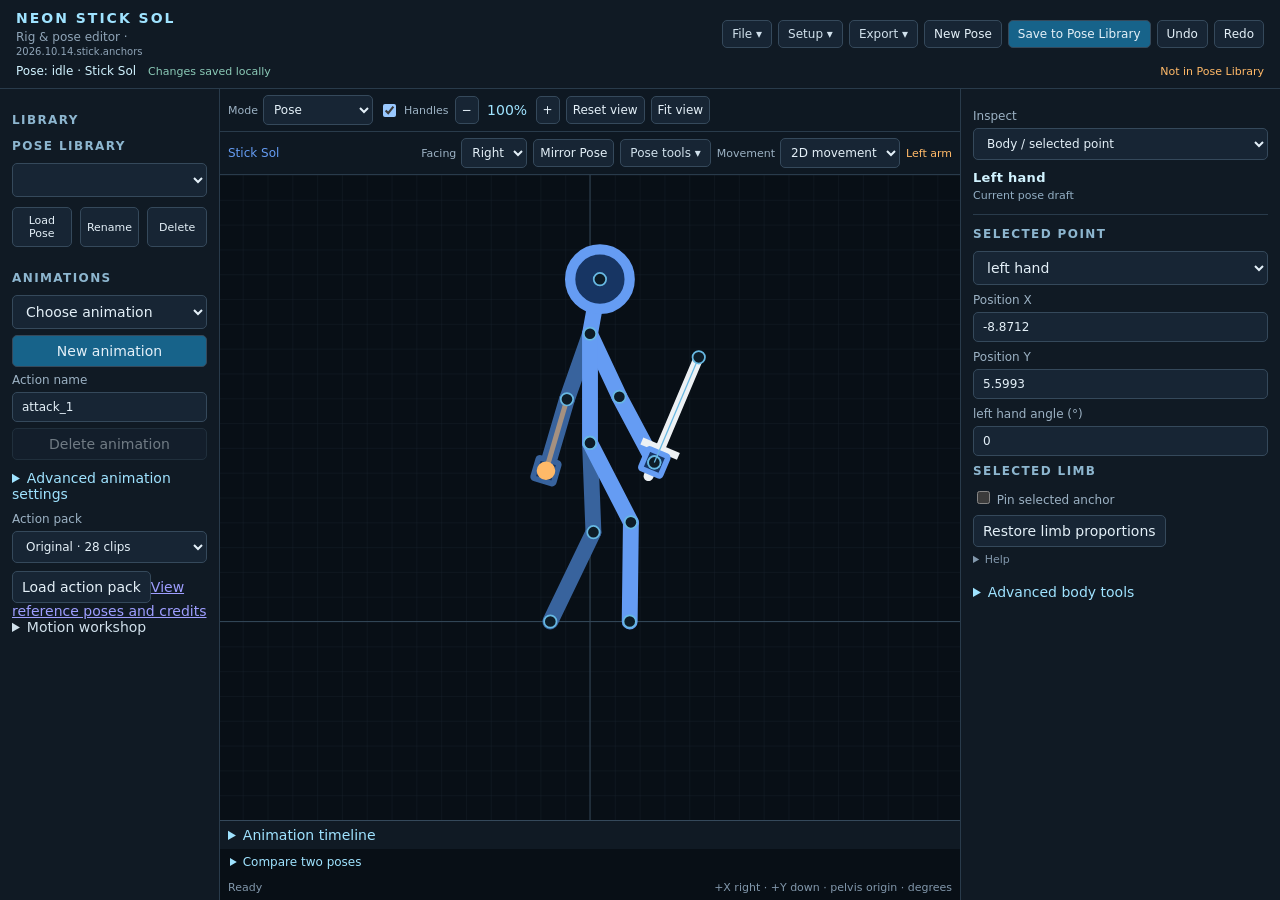
==== index.html @ 1a1c86d8 "Fix arm pivots to the trunk neck junction" ====
<!doctype html><html lang="en"><head><meta charset="utf-8"><meta name="viewport" content="width=device-width,initial-scale=1"><title>Sol · Rig & Pose Editor</title><link rel="stylesheet" href="style.css?v=2026.10.14.stick.anchors"></head><body>
<header><div><strong>NEON STICK SOL</strong><span>Rig & pose editor · <small id="editor-version">2026.10.14.stick.anchors</small></span></div><nav><button id="runtime-rig">Use current Sol</button><select id="backup-select" aria-label="Previous projects" title="Automatic editor workspace backups for recovery" hidden></select><button id="previous-project" hidden>Export previous project</button><button id="new">New Pose</button><button id="save" title="Save the current working pose under its current name; replaces the saved pose with that name">Save Current Pose</button><button id="duplicate" title="Save a new named copy of the current working pose, including unsaved edits">Duplicate Current Pose</button><button id="reset">Reset Pose</button><button id="import">Import JSON</button><button id="pose-to-rig" title="In Pose mode, make the current pose the starting rig used by New Pose and Reset Pose">Use pose as rig</button><button id="export-rig" title="Export stick skeleton and proportions">Export Rig</button><button id="export-pose" title="Export the current working pose, including unsaved edits">Export Pose</button><button id="export-project" title="Back up rig, current pose and action timelines together">Export Project</button><input id="file" type="file" accept=".json,application/json" hidden></nav></header><div id="editor-notice" role="alert" hidden></div>
<main><section class="workspace"><div class="bar"><label>Mode <select id="mode"><option value="pose">Pose</option><option value="rig">Rig geometry</option></select></label><label><input id="handles" type="checkbox" checked> Handles</label><button id="zoom-out" aria-label="Zoom out">−</button><output id="zoom-value">100%</output><button id="zoom-in" aria-label="Zoom in">+</button><button id="view-reset">Reset view</button><button id="fit">Fit view</button><button id="undo">Undo</button><button id="redo">Redo</button></div><div class="bar"><button id="mirror">Mirror Pose</button><button id="swap">Swap All Limbs</button><button id="swap-arms">Swap Arms</button><button id="swap-legs">Swap Legs</button><button id="flip-bend">Flip Bend</button><button id="copy-limb">Copy Limb</button><button id="paste-limb">Paste Limb</button><span id="dirty" role="status"></span></div><div class="bar blend-bar"><label><input type="checkbox" id="blend-enabled"> Blend preview</label><label>Pose A <select id="blend-a" aria-label="Blend pose A"></select></label><label>Pose B <select id="blend-b" aria-label="Blend pose B"></select></label><label class="blend-range">Blend <input id="blend-amount" type="range" min="0" max="100" step="0.1" value="0"><output id="blend-percent">0%</output></label><button id="blend-play">Play</button><label>One-way seconds <input id="blend-duration" type="number" min="0.2" max="10" step="0.1" value="1"></label><span id="blend-message" role="status">Save two poses to preview.</span></div><details id="animation-panel"><summary>Animation sequences &amp; sprite export</summary><div class="row"><select id="animation-select" aria-label="Animation sequence"></select><button id="animation-new">New animation</button><label>Action name<input id="animation-name" maxlength="100" value="attack_1"></label><label>Weapon family<select id="animation-family"><option>sword</option><option>hammer</option><option>baton</option><option>base</option></select></label><label>Owner<select id="animation-owner"><option value="">Weapon family</option></select></label><button id="weapon-new">New weapon definition</button><button id="animation-delete">Delete animation</button><button id="animation-export">Export animation JSON</button></div><div class="row"><button id="key-previous">Previous key</button><select id="animation-key" aria-label="Animation key"></select><button id="key-next">Next key</button><button id="key-add">Add key pose</button><button id="key-duplicate">Duplicate key pose</button><button id="key-delete">Delete key</button><label>Time (s)<input id="key-time" type="number" min="0" max="600" step="0.01"></label><label>Transition<select id="key-interpolation"><option value="linear">Linear</option><option value="ease_in">Ease In</option><option value="ease_out">Ease Out</option><option value="ease_in_out">Ease In/Out</option><option value="hold">Hold</option></select></label></div><div id="key-track" aria-label="Key pose timeline"></div><div id="vfx-tracks" aria-label="VFX timing tracks"></div><div class="row"><label><input id="animation-preview" type="checkbox"> Timeline preview</label><input id="animation-scrub" type="range" min="0" max="1" step="0.001" value="0" aria-label="Animation time"><output id="animation-time">0.000 s</output><button id="animation-play">Play</button><label><input id="animation-loop" type="checkbox" checked> Loop preview</label><span id="animation-message" role="status"></span></div><div class="row"><label>Export weapon<select id="export-weapon"><option value="">Use key weapons</option></select></label><label>FPS<input id="sprite-fps" type="number" min="1" max="120" value="24"></label><label>Pixels/unit<input id="sprite-scale" type="number" min="0.25" max="16" step="0.25" value="2"></label><label><input id="sprite-keys-only" type="checkbox"> Key frames only</label><button id="sprite-export">Export sprite frames ZIP</button></div><p class="hint">Selected keys edit live and are saved with the project. Scrub is read-only. Transitions belong to the outgoing key; Hold keeps it unchanged until the next time. Duplicate keys retain deliberate timing. Export includes transparent PNGs, a sheet, timing/pivots and editable JSON.</p></details><details id="vfx-panel"><summary>Authored combat VFX</summary><div class="row"><label>Preset<select id="vfx-preset"></select></label><label>Effect type<select id="vfx-type"></select></label><button id="vfx-add">+ Add effect</button><select id="vfx-select" aria-label="Selected VFX effect"></select><button id="vfx-copy">Duplicate effect</button><button id="vfx-delete">Delete effect</button></div><div id="vfx-controls"></div><p class="hint">Effects belong to complete pose keys. Geometry/opacity edits animate between keys; timing/source edits apply across matching effect IDs. Open the animation timeline to scrub/play. Exported sprites include VFX.</p></details><div class="canvas"><svg id="stage" role="img" aria-label="Interactive neon stick skeleton. Select a joint or drag its handle." viewBox="-65 -90 130 130"><defs><pattern id="grid" width="5" height="5" patternUnits="userSpaceOnUse"><path d="M 5 0 L 0 0 0 5" fill="none" stroke="#18232e" stroke-width=".15"></path></pattern></defs><rect x="-1000" y="-1000" width="2000" height="2000" fill="url(#grid)"></rect><path d="M -1000 0 H 1000 M 0 -1000 V 1000" stroke="#344858" stroke-width=".2"></path><g id="ghost" pointer-events="none"></g><g id="character"></g><g id="points"></g><g id="scarf-points"></g><g id="blend-layer" pointer-events="none"></g><g id="animation-layer" pointer-events="none"></g></svg></div><footer><span id="status" role="status">Ready</span><span>+X right · +Y down · pelvis origin · degrees</span></footer></section>
<aside><section id="pose-library-panel" data-modes="pose"><h2>Pose library</h2><select id="poses" aria-label="Saved poses"></select><div class="row"><button id="load">Load Pose</button><button id="rename">Rename</button><button id="delete">Delete</button></div><div id="thumbnails" aria-label="Pose thumbnails"></div></section><label>Ghost overlay<select id="ghost-select"><option value="">Off</option></select></label><section id="pose-settings-panel" data-modes="pose"><h2>Current pose</h2><label>Name<input id="pose-name" maxlength="100" list="pose-suggestions"></label><datalist id="pose-suggestions"><option value="idle"><option value="run_contact"><option value="run_passing"><option value="jump_rise"><option value="fall"><option value="roll"><option value="light_attack_windup"><option value="light_attack_contact"><option value="balanced_attack_windup"><option value="balanced_attack_contact"><option value="heavy_attack_windup"><option value="heavy_attack_contact"><option value="slam"></option></option></option></option></option></option></option></option></option></option></option></option></option></datalist><label>Notes<textarea id="notes" rows="2"></textarea></label><div class="row"><label>Facing<select id="facing"><option value="1">Right</option><option value="-1">Left</option></select></label><label>Weapon<select id="weapon"><option value="none">No weapon</option><option>sword</option><option>baton</option><option>hammer</option></select></label></div><label>Weapon depth<select id="weapon-layer"><option value="front">In front of body</option><option value="behind">Behind body</option></select></label><label><input id="weapon-tip-arm" type="checkbox" checked> Tip drag moves attached arm</label><p class="hint">Drag the tip to aim in 2D movement, shorten in 3d movement, or shorten/extend in stretch. 3d movement stops at full length; the hammer head keeps its size. Grip pivot is the middle of the hilt.</p><fieldset id="weapon-attachment"><legend>Weapon attachment</legend><label><input id="weapon-position-lock" type="checkbox" checked> Lock position to hand</label><label><input id="weapon-rotation-lock" type="checkbox"> Lock rotation to hand</label><button id="center-weapon-grip">Center grip on hand</button><button id="capture-grip-offset">Set current angle as grip offset</button><output id="grip-offset"></output></fieldset><fieldset id="scarf-panel"><legend>Scarf</legend><label><input id="scarf-visible" type="checkbox" checked> Scarf Visible</label><div class="row"><button id="scarf-edit-a" aria-pressed="false">Edit Tail A</button><button id="scarf-edit-b" aria-pressed="false">Edit Tail B</button></div><label>Tail A Layer<select id="scarf-layer-a"></select></label><label>Tail B Layer<select id="scarf-layer-b"></select></label><p class="hint">Select a tail to drag its three blue controls. Click its button again to hide controls.</p></fieldset><div id="pose-controls"></div><p class="hint">Square hands show wrist orientation. Editing an attached weapon angle turns its hand too; rotation lock also makes the weapon follow arm/hand edits. Depth is saved with each pose.</p><h2>Joint locks / pins</h2><div id="pins"></div></section><section id="projection-panel" data-modes="pose"><h2>Depth / Extension</h2><p class="hint">2D movement bends at fixed full lengths. 3d movement shortens without gaps. stretch also extends with joint gaps.</p><label>Weapon projected length<input id="weapon-length" type="number" min="0.1" max="1000" step="0.1"></label><output id="weapon-baseline"></output><button id="weapon-length-reset">Reset weapon length</button><label>Weapon definition<select id="pose-weapon-definition"><option value="">Default weapon</option></select></label><label>Limb<select id="projection-limb"><option value="left_arm">Left arm</option><option value="right_arm">Right arm</option><option value="left_leg">Left leg</option><option value="right_leg">Right leg</option></select></label><label>Solver<select id="limb-solver"><option value="normal">Normal IK</option><option value="fixed_bend">Depth / Extension Mode</option></select></label><button id="reset-projection-limb">Reset selected limb lengths</button><button id="capture-bend">Capture current bend</button><label>Reach multiplier<input id="limb-projection-scale" type="number" min="0.01" max="100" step="0.05" value="1"></label><output id="limb-gap-values"></output><p class="hint">Drag hand/foot in 3d movement to shorten the captured bend; reach stops at 100%. stretch also opens equal joint gaps beyond 100%. Switching to 2D restores the full connected bend and allows normal IK. Pins can reject changes.</p></section><section id="joint-panel" data-modes="pose rig"><h2>Selected point</h2><select id="selected" aria-label="Selected articulation point"></select><div id="joint-controls"></div></section><section id="segment-panel" data-modes="pose"><h2>Connected segments</h2><label><input id="pin-anchor" type="checkbox"> Pin selected anchor</label><label>Segment<select id="segment-select" aria-label="Selected segment"></select></label><label>Current length<input id="segment-length" type="number" min="0.1" max="1000" step="0.1"></label><output id="baseline-length"></output><div class="row"><button id="reset-segment-length">Reset segment length</button><button id="reset-limb-lengths">Reset chain lengths</button></div><button id="reset-all-lengths">Reset all lengths</button><div class="row"><button id="add-segment">Add segment</button><button id="remove-segment">Remove segment</button></div><button id="remove-branch">Remove branch…</button><p class="hint">Green anchors are pinned in world space. Length edits affect this pose only; resets keep the pose and pins. Add at an endpoint. Character bones are retained; added segments can be removed.</p></section><section id="rig-settings-panel" data-modes="rig"><h2>Rig proportions</h2><p class="hint">Rig mode edits neutral geometry. Saved poses stay independent. Load or reset a pose to preview it.</p><div id="rig-controls"></div></section><section id="color-panel" data-modes="rig"><h2>Colors</h2><div id="colors"></div></section><p class="hint">All work stays in this browser. Export JSON for a durable copy. Export Project JSON to send edited keys back for game integration.</p></aside></main><script src="runtime_rig.js?v=2026.10.14.stick.anchors"></script><script src="scarf.js?v=2026.10.14.stick.anchors"></script><script src="vfx.js?v=2026.10.14.stick.anchors"></script><script src="weapons.js?v=2026.10.14.stick.anchors"></script><script src="projection.js?v=2026.10.14.stick.anchors"></script><script src="animation.js?v=2026.10.14.stick.anchors"></script><script src="attachments.js?v=2026.10.14.stick.anchors"></script><script src="chains.js?v=2026.10.14.stick.anchors"></script><script src="model.js?v=2026.10.14.stick.anchors"></script><script src="workspace_layout.js?v=2026.10.14.stick.anchors"></script><script src="app.js?v=2026.10.14.stick.anchors"></script><script src="editor_features.js?v=2026.10.14.stick.anchors"></script><script src="chain_editor.js?v=2026.10.14.stick.anchors"></script><script src="sprite_export.js?v=2026.10.14.stick.anchors"></script><script src="motion_tools.js?v=2026.10.14.stick.anchors"></script><script src="animation_editor.js?v=2026.10.14.stick.anchors"></script><script src="scarf_editor.js?v=2026.10.14.stick.anchors"></script><script src="vfx_renderer.js?v=2026.10.14.stick.anchors"></script><script src="vfx_editor.js?v=2026.10.14.stick.anchors"></script><script src="workspace_ui.js?v=2026.10.14.stick.anchors"></script></body></html>
---- style.css ----
:root{color-scheme:dark;font:14px system-ui,sans-serif;background:#080f16;color:#d1e1ec}*{box-sizing:border-box}body{margin:0}header{display:flex;align-items:center;justify-content:space-between;gap:16px;padding:18px 22px;background:#101a24;border-bottom:1px solid #293b4b}header strong{letter-spacing:2px;color:#9fe3ff}header span{display:block;color:#8fa4b7;font-size:12px;margin-top:4px}nav,.row,.bar{display:flex;gap:7px;flex-wrap:wrap}button,select,input,textarea{font:inherit;background:#172534;border:1px solid #35495b;color:#e4f0f8;border-radius:5px;padding:7px 9px}button{cursor:pointer}button:hover{background:#26425b}button:focus-visible,input:focus-visible,select:focus-visible{outline:2px solid #33bfff;outline-offset:2px}#save{background:#17638a}main{display:grid;grid-template-columns:minmax(350px,1fr) 320px;height:calc(100vh - 85px)}.workspace{display:flex;flex-direction:column;min-height:500px}.bar{padding:12px;align-items:center;background:#0e1822}.bar label{display:flex;align-items:center;gap:5px}.canvas{flex:1;min-height:400px;overflow:hidden}svg{display:block;width:100%;height:100%;touch-action:none}svg [data-point]{cursor:grab}svg [data-point]:active{cursor:grabbing}footer{display:flex;justify-content:space-between;padding:11px;color:#8298ac;font-size:12px;gap:10px}aside{overflow:auto;padding:16px;background:#101a24;border-left:1px solid #293b4b}h2{font-size:12px;text-transform:uppercase;letter-spacing:1.4px;color:#8db6cf;margin:24px 0 10px}h2:first-child{margin-top:0}label{display:block;margin:8px 0;color:#9cb2c4;font-size:12px}label input:not([type=checkbox]),label select,label textarea{display:block;width:100%;margin-top:5px}.row>label{flex:1}.hint{font-size:12px;line-height:1.5;color:#8298ac}#poses,#selected{width:100%}input[type=color]{height:35px;padding:3px}#status.error{color:#ff9987}@media(max-width:850px){header{flex-direction:column;align-items:flex-start}main{height:auto;grid-template-columns:1fr}.workspace{height:65vh}aside{border-left:0;border-top:1px solid #293b4b;max-height:none}footer{flex-direction:column}}

#dirty{margin-left:auto;color:#ffb968;font-size:12px;align-self:center}#thumbnails{display:grid;grid-template-columns:repeat(2,1fr);gap:6px;margin-top:12px}.thumbnail{padding:4px;overflow:hidden}.thumbnail svg{width:100%;height:100px;pointer-events:none}.thumbnail span{display:block;font-size:11px;overflow:hidden;text-overflow:ellipsis;white-space:nowrap}#pins{display:grid;grid-template-columns:1fr 1fr}#pins label{font-size:11px}

.thumbnail.active{border-color:#54c9ff;background:#183951}

.blend-bar{border-top:1px solid #243748}.blend-bar label{margin:0}.blend-bar input[type=number]{width:60px}.blend-bar select{max-width:145px}.blend-range{flex:1;min-width:170px}.blend-range input[type=range]{display:inline-block;width:110px;padding:0}.blend-bar output{color:#d1f3ff}#blend-message{font-size:11px;color:#82a7bb}#blend-message.error{color:#ff9987}

#zoom-value{min-width:45px;text-align:center;color:#9fe3ff}#stage.pan-ready{cursor:grab}

aside [hidden]{display:none!important}

#editor-notice{padding:12px 18px;background:#352814;color:#ffdc91;border-bottom:1px solid #826336}#editor-notice[hidden]{display:none}

#animation-panel{padding:10px 12px;background:#101a24;border-top:1px solid #293b4b}#animation-panel summary{cursor:pointer;color:#9fe3ff}#animation-panel .row{align-items:center}#animation-panel input[type=number]{width:85px}#animation-panel input[type=text],#animation-name{width:120px}#animation-panel label{display:flex;gap:5px;align-items:center;margin:5px 0}#animation-panel select{max-width:170px}#animation-scrub{flex:1;min-width:180px}#key-track{height:38px;position:relative;margin:10px 35px;background:linear-gradient(#172534,#172534) center/100% 2px no-repeat;touch-action:none}#key-track button{position:absolute;transform:translateX(-50%);padding:5px;top:3px;font-size:11px}#key-track button.active{border-color:#ffb968;color:#ffb968}#animation-message{font-size:11px;color:#8db6cf}#animation-message.error{color:#ff9987}

#vfx-panel{padding:10px 12px;background:#101a24;border-top:1px solid #293b4b}#vfx-panel summary{cursor:pointer;color:#b7e5a5}#vfx-panel .row{align-items:center;flex-wrap:wrap}#vfx-panel label{display:flex;gap:5px;align-items:center;margin:5px 0}#vfx-panel input[type=number]{width:80px}#vfx-panel select{max-width:180px}#vfx-controls{display:flex;gap:8px 15px;flex-wrap:wrap}#vfx-controls fieldset{display:flex;gap:8px;flex-wrap:wrap;align-items:center;max-width:100%;border:1px solid #293b4b}#vfx-tracks{max-height:130px;overflow:auto;margin:0 35px}#vfx-tracks .vfx-track{height:23px;position:relative;background:#152030;margin:3px 0}#vfx-tracks button{position:absolute;font-size:10px;padding:2px;overflow:hidden;white-space:nowrap;background:#375143;min-width:4px}#vfx-panel button[disabled]{opacity:.45}


/* Authoring workspace: scroll panels independently; keep the canvas in view. */
body{height:100dvh;overflow:hidden;display:flex;flex-direction:column}header{flex:none;display:grid;grid-template-columns:200px minmax(0,1fr);gap:6px 18px;padding:10px 16px}header nav{justify-content:flex-end;align-items:center;gap:6px}header button,header summary{font-size:12px;padding:6px 9px}#workspace-menus{display:flex;gap:6px}#editing-context{grid-column:1/-1;display:flex;align-items:center;gap:12px;min-width:0;font-size:12px}header #editing-context span{display:inline;margin:0}#editing-context-text{overflow:hidden;text-overflow:ellipsis;white-space:nowrap;color:#d1f3ff}#local-save-state{color:#8bcab7;font-size:11px}#local-save-state.unsaved{color:#ffb968}#editing-context #dirty{font-size:11px;margin-left:auto}
main{flex:1;min-height:0;height:auto;grid-template-columns:220px minmax(340px,1fr) 320px;overflow:hidden}.workspace{min-height:0;overflow:hidden}.workspace>.bar{padding:6px 8px;gap:6px;flex:none;min-height:42px}.workspace>.bar label{margin:0;font-size:11px}.workspace>.bar label input:not([type=checkbox]),.workspace>.bar label select{display:inline-block;margin:0;width:auto}.workspace>.bar button,.workspace>.bar select{font-size:12px;padding:6px}.canvas{min-height:180px;flex:1}footer{padding:6px 8px;flex:none;font-size:11px}#canvas-tools{border-bottom:1px solid #293b4b}#view-tools{border-bottom:1px solid #293b4b}#mode{max-width:110px}
#library-drawer,aside{min-height:0;overflow:auto;padding:12px;background:#101a24}#library-drawer{border-right:1px solid #293b4b}#library-drawer h2{margin-top:12px}#library-drawer select{width:100%;max-width:none}#library-drawer .row button{font-size:11px;flex:1;padding:6px}#library-drawer #thumbnails{max-height:220px;overflow:auto}#library-drawer .thumbnail svg{height:78px}#library-drawer .sequence-controls{display:flex;flex-direction:column;gap:6px}#library-drawer .sequence-controls label{margin:0}#library-drawer .sequence-controls input{width:100%}#animation-new{background:#17638a}aside{padding:12px}#inspector-toolbar{position:sticky;top:-12px;padding:8px 0;background:#101a24;z-index:2;border-bottom:1px solid #293b4b}#inspector-toolbar label{margin:0}#inspector-title{margin:10px 0 4px;font-size:13px;text-transform:none;letter-spacing:.3px;color:#d1f3ff}#inspector-scope{font-size:11px;color:#93afc4;margin:0 0 4px}#scarf-panel{border:1px solid #35495b;border-radius:5px}#scarf-panel .active-tool{background:#17638a;border-color:#67d7ff}#joint-panel h2{margin-top:12px}#rig-tools,#body-advanced{margin:12px 0}#rig-tools>summary,#body-advanced>summary{cursor:pointer;color:#9fe3ff;padding:6px 0}
#bottom-dock{flex:none;max-height:min(34vh,270px);overflow:auto;border-top:1px solid #35495b}#animation-panel{padding:6px 8px;border-top:0}#animation-panel .row{gap:5px}#animation-panel .row label{font-size:11px}#animation-panel button,#animation-panel select{font-size:12px;padding:5px 7px}#key-track{margin:5px 25px;height:30px}#vfx-tracks{margin:0 25px}#comparison-panel>summary{padding:6px 10px;font-size:12px;cursor:pointer;color:#9fe3ff}#comparison-panel .bar{padding:6px 8px}#vfx-panel{padding:8px 0;border:0}#vfx-panel .row{align-items:stretch;flex-direction:column}#vfx-panel .row label{display:block}#vfx-panel select,#vfx-panel input[type=number]{max-width:none;width:100%}#vfx-controls{display:block}#vfx-controls fieldset{display:block;margin:8px 0}#vfx-controls label{display:block!important}#vfx-controls input{width:100%!important}
.action-menu{position:relative;font-size:12px}.action-menu>summary{list-style:none;cursor:pointer;border:1px solid #35495b;background:#172534;border-radius:5px;padding:6px 9px}.action-menu>summary::-webkit-details-marker{display:none}.action-menu>summary:after{content:' ▾'}.action-menu>div{position:absolute;right:0;top:calc(100% + 5px);z-index:30;min-width:220px;max-width:300px;max-height:65vh;overflow:auto;padding:8px;display:flex;flex-direction:column;gap:6px;background:#152332;border:1px solid #49627a;border-radius:6px;box-shadow:0 8px 30px #0008}.action-menu button{text-align:left}.action-menu label{margin:0}.action-menu[open]>summary{border-color:#67d7ff}.help-note{margin:6px 0;font-size:11px;color:#8298ac}.help-note>summary{cursor:pointer}.help-note .hint{margin:6px 0;line-height:1.4}button[disabled]{opacity:.45;cursor:default}[hidden]{display:none!important}dialog{background:#101a24;color:#d1e1ec;border:1px solid #49627a;border-radius:8px;width:min(620px,90vw);max-height:85vh;overflow:auto;padding:20px}dialog::backdrop{background:#0009}#close-sprite-export{float:right}dialog>.row{clear:both;padding-top:12px}dialog p{font-size:12px;color:#93afc4}#sprite-export-dialog .row label{min-width:120px}#sprite-export-dialog .row{align-items:center}
@media(max-width:1150px){main{grid-template-columns:180px minmax(300px,1fr) 280px}#canvas-tools,#view-tools{gap:4px}.workspace>.bar button,.workspace>.bar select{font-size:11px}header{grid-template-columns:170px minmax(0,1fr)}#local-save-state{max-width:180px}}
@media(max-width:850px){body{height:auto;min-height:100dvh;overflow:auto;display:block}header{display:flex;flex-direction:column;align-items:stretch}header nav{justify-content:flex-start}#editing-context{flex-wrap:wrap}main{display:flex;flex-direction:column;height:auto;overflow:visible}.workspace{height:75dvh;min-height:550px;order:0}#library-drawer{order:1;max-height:400px;border-top:1px solid #293b4b}aside{order:2;max-height:none;overflow:visible}#library-drawer #thumbnails{max-height:160px}#inspector-toolbar{position:static}.canvas{min-height:180px}#bottom-dock{max-height:230px}.workspace>.bar{flex-wrap:wrap}.action-menu>div{right:auto;left:0;max-width:85vw}footer{flex-direction:row}}

#character-presentation{color:#659cf3;font-size:12px;margin-right:auto}#comparison-panel>label{padding:0 10px}#joint-panel label[hidden]{display:none}

#movement-status{font-size:11px;color:#ffb968}#body-advanced>button,#weapon-advanced>button{display:block;margin:7px 0}#weapon-advanced,#animation-advanced{margin:10px 0}#weapon-advanced>summary,#animation-advanced>summary{cursor:pointer;color:#9fe3ff}#accessory-tools>summary{cursor:pointer;padding:6px}button,select,summary{touch-action:manipulation}@media(pointer:coarse){button,select,.action-menu>summary{min-height:40px}svg [data-point]{stroke-width:.8}}

#pose-library-panel>#poses{margin-bottom:10px}#pose-library-panel>.row{gap:8px}
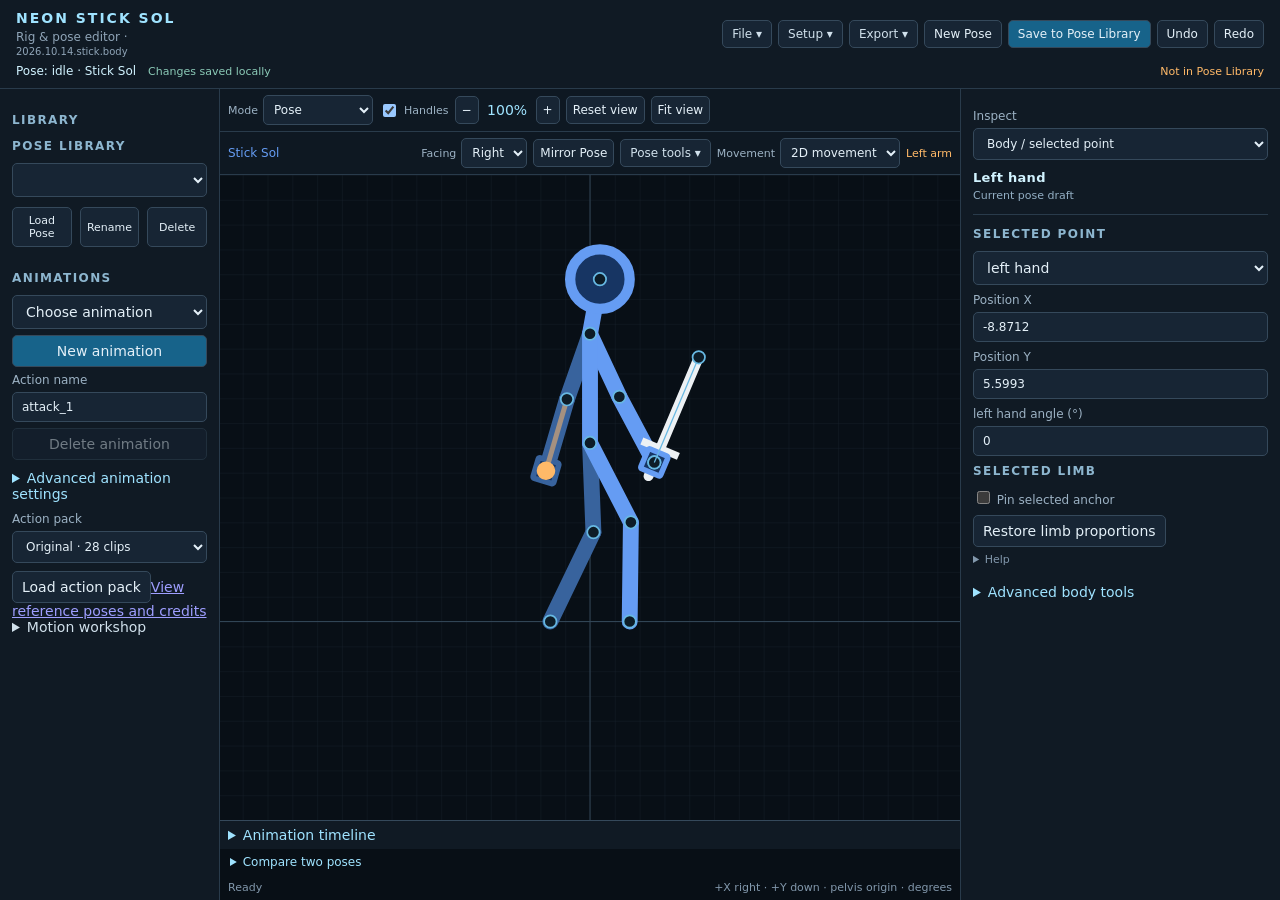
==== commit f52096a9: "Add trunk and neck movement modes and fix legs to the pelvis" ====
--- a/index.html
+++ b/index.html
@@ -1,4 +1,4 @@
-<!doctype html><html lang="en"><head><meta charset="utf-8"><meta name="viewport" content="width=device-width,initial-scale=1"><title>Sol · Rig & Pose Editor</title><link rel="stylesheet" href="style.css?v=2026.10.14.stick.anchors"></head><body>
-<header><div><strong>NEON STICK SOL</strong><span>Rig & pose editor · <small id="editor-version">2026.10.14.stick.anchors</small></span></div><nav><button id="runtime-rig">Use current Sol</button><select id="backup-select" aria-label="Previous projects" title="Automatic editor workspace backups for recovery" hidden></select><button id="previous-project" hidden>Export previous project</button><button id="new">New Pose</button><button id="save" title="Save the current working pose under its current name; replaces the saved pose with that name">Save Current Pose</button><button id="duplicate" title="Save a new named copy of the current working pose, including unsaved edits">Duplicate Current Pose</button><button id="reset">Reset Pose</button><button id="import">Import JSON</button><button id="pose-to-rig" title="In Pose mode, make the current pose the starting rig used by New Pose and Reset Pose">Use pose as rig</button><button id="export-rig" title="Export stick skeleton and proportions">Export Rig</button><button id="export-pose" title="Export the current working pose, including unsaved edits">Export Pose</button><button id="export-project" title="Back up rig, current pose and action timelines together">Export Project</button><input id="file" type="file" accept=".json,application/json" hidden></nav></header><div id="editor-notice" role="alert" hidden></div>
+<!doctype html><html lang="en"><head><meta charset="utf-8"><meta name="viewport" content="width=device-width,initial-scale=1"><title>Sol · Rig & Pose Editor</title><link rel="stylesheet" href="style.css?v=2026.10.14.stick.body"></head><body>
+<header><div><strong>NEON STICK SOL</strong><span>Rig & pose editor · <small id="editor-version">2026.10.14.stick.body</small></span></div><nav><button id="runtime-rig">Use current Sol</button><select id="backup-select" aria-label="Previous projects" title="Automatic editor workspace backups for recovery" hidden></select><button id="previous-project" hidden>Export previous project</button><button id="new">New Pose</button><button id="save" title="Save the current working pose under its current name; replaces the saved pose with that name">Save Current Pose</button><button id="duplicate" title="Save a new named copy of the current working pose, including unsaved edits">Duplicate Current Pose</button><button id="reset">Reset Pose</button><button id="import">Import JSON</button><button id="pose-to-rig" title="In Pose mode, make the current pose the starting rig used by New Pose and Reset Pose">Use pose as rig</button><button id="export-rig" title="Export stick skeleton and proportions">Export Rig</button><button id="export-pose" title="Export the current working pose, including unsaved edits">Export Pose</button><button id="export-project" title="Back up rig, current pose and action timelines together">Export Project</button><input id="file" type="file" accept=".json,application/json" hidden></nav></header><div id="editor-notice" role="alert" hidden></div>
 <main><section class="workspace"><div class="bar"><label>Mode <select id="mode"><option value="pose">Pose</option><option value="rig">Rig geometry</option></select></label><label><input id="handles" type="checkbox" checked> Handles</label><button id="zoom-out" aria-label="Zoom out">−</button><output id="zoom-value">100%</output><button id="zoom-in" aria-label="Zoom in">+</button><button id="view-reset">Reset view</button><button id="fit">Fit view</button><button id="undo">Undo</button><button id="redo">Redo</button></div><div class="bar"><button id="mirror">Mirror Pose</button><button id="swap">Swap All Limbs</button><button id="swap-arms">Swap Arms</button><button id="swap-legs">Swap Legs</button><button id="flip-bend">Flip Bend</button><button id="copy-limb">Copy Limb</button><button id="paste-limb">Paste Limb</button><span id="dirty" role="status"></span></div><div class="bar blend-bar"><label><input type="checkbox" id="blend-enabled"> Blend preview</label><label>Pose A <select id="blend-a" aria-label="Blend pose A"></select></label><label>Pose B <select id="blend-b" aria-label="Blend pose B"></select></label><label class="blend-range">Blend <input id="blend-amount" type="range" min="0" max="100" step="0.1" value="0"><output id="blend-percent">0%</output></label><button id="blend-play">Play</button><label>One-way seconds <input id="blend-duration" type="number" min="0.2" max="10" step="0.1" value="1"></label><span id="blend-message" role="status">Save two poses to preview.</span></div><details id="animation-panel"><summary>Animation sequences &amp; sprite export</summary><div class="row"><select id="animation-select" aria-label="Animation sequence"></select><button id="animation-new">New animation</button><label>Action name<input id="animation-name" maxlength="100" value="attack_1"></label><label>Weapon family<select id="animation-family"><option>sword</option><option>hammer</option><option>baton</option><option>base</option></select></label><label>Owner<select id="animation-owner"><option value="">Weapon family</option></select></label><button id="weapon-new">New weapon definition</button><button id="animation-delete">Delete animation</button><button id="animation-export">Export animation JSON</button></div><div class="row"><button id="key-previous">Previous key</button><select id="animation-key" aria-label="Animation key"></select><button id="key-next">Next key</button><button id="key-add">Add key pose</button><button id="key-duplicate">Duplicate key pose</button><button id="key-delete">Delete key</button><label>Time (s)<input id="key-time" type="number" min="0" max="600" step="0.01"></label><label>Transition<select id="key-interpolation"><option value="linear">Linear</option><option value="ease_in">Ease In</option><option value="ease_out">Ease Out</option><option value="ease_in_out">Ease In/Out</option><option value="hold">Hold</option></select></label></div><div id="key-track" aria-label="Key pose timeline"></div><div id="vfx-tracks" aria-label="VFX timing tracks"></div><div class="row"><label><input id="animation-preview" type="checkbox"> Timeline preview</label><input id="animation-scrub" type="range" min="0" max="1" step="0.001" value="0" aria-label="Animation time"><output id="animation-time">0.000 s</output><button id="animation-play">Play</button><label><input id="animation-loop" type="checkbox" checked> Loop preview</label><span id="animation-message" role="status"></span></div><div class="row"><label>Export weapon<select id="export-weapon"><option value="">Use key weapons</option></select></label><label>FPS<input id="sprite-fps" type="number" min="1" max="120" value="24"></label><label>Pixels/unit<input id="sprite-scale" type="number" min="0.25" max="16" step="0.25" value="2"></label><label><input id="sprite-keys-only" type="checkbox"> Key frames only</label><button id="sprite-export">Export sprite frames ZIP</button></div><p class="hint">Selected keys edit live and are saved with the project. Scrub is read-only. Transitions belong to the outgoing key; Hold keeps it unchanged until the next time. Duplicate keys retain deliberate timing. Export includes transparent PNGs, a sheet, timing/pivots and editable JSON.</p></details><details id="vfx-panel"><summary>Authored combat VFX</summary><div class="row"><label>Preset<select id="vfx-preset"></select></label><label>Effect type<select id="vfx-type"></select></label><button id="vfx-add">+ Add effect</button><select id="vfx-select" aria-label="Selected VFX effect"></select><button id="vfx-copy">Duplicate effect</button><button id="vfx-delete">Delete effect</button></div><div id="vfx-controls"></div><p class="hint">Effects belong to complete pose keys. Geometry/opacity edits animate between keys; timing/source edits apply across matching effect IDs. Open the animation timeline to scrub/play. Exported sprites include VFX.</p></details><div class="canvas"><svg id="stage" role="img" aria-label="Interactive neon stick skeleton. Select a joint or drag its handle." viewBox="-65 -90 130 130"><defs><pattern id="grid" width="5" height="5" patternUnits="userSpaceOnUse"><path d="M 5 0 L 0 0 0 5" fill="none" stroke="#18232e" stroke-width=".15"></path></pattern></defs><rect x="-1000" y="-1000" width="2000" height="2000" fill="url(#grid)"></rect><path d="M -1000 0 H 1000 M 0 -1000 V 1000" stroke="#344858" stroke-width=".2"></path><g id="ghost" pointer-events="none"></g><g id="character"></g><g id="points"></g><g id="scarf-points"></g><g id="blend-layer" pointer-events="none"></g><g id="animation-layer" pointer-events="none"></g></svg></div><footer><span id="status" role="status">Ready</span><span>+X right · +Y down · pelvis origin · degrees</span></footer></section>
-<aside><section id="pose-library-panel" data-modes="pose"><h2>Pose library</h2><select id="poses" aria-label="Saved poses"></select><div class="row"><button id="load">Load Pose</button><button id="rename">Rename</button><button id="delete">Delete</button></div><div id="thumbnails" aria-label="Pose thumbnails"></div></section><label>Ghost overlay<select id="ghost-select"><option value="">Off</option></select></label><section id="pose-settings-panel" data-modes="pose"><h2>Current pose</h2><label>Name<input id="pose-name" maxlength="100" list="pose-suggestions"></label><datalist id="pose-suggestions"><option value="idle"><option value="run_contact"><option value="run_passing"><option value="jump_rise"><option value="fall"><option value="roll"><option value="light_attack_windup"><option value="light_attack_contact"><option value="balanced_attack_windup"><option value="balanced_attack_contact"><option value="heavy_attack_windup"><option value="heavy_attack_contact"><option value="slam"></option></option></option></option></option></option></option></option></option></option></option></option></option></datalist><label>Notes<textarea id="notes" rows="2"></textarea></label><div class="row"><label>Facing<select id="facing"><option value="1">Right</option><option value="-1">Left</option></select></label><label>Weapon<select id="weapon"><option value="none">No weapon</option><option>sword</option><option>baton</option><option>hammer</option></select></label></div><label>Weapon depth<select id="weapon-layer"><option value="front">In front of body</option><option value="behind">Behind body</option></select></label><label><input id="weapon-tip-arm" type="checkbox" checked> Tip drag moves attached arm</label><p class="hint">Drag the tip to aim in 2D movement, shorten in 3d movement, or shorten/extend in stretch. 3d movement stops at full length; the hammer head keeps its size. Grip pivot is the middle of the hilt.</p><fieldset id="weapon-attachment"><legend>Weapon attachment</legend><label><input id="weapon-position-lock" type="checkbox" checked> Lock position to hand</label><label><input id="weapon-rotation-lock" type="checkbox"> Lock rotation to hand</label><button id="center-weapon-grip">Center grip on hand</button><button id="capture-grip-offset">Set current angle as grip offset</button><output id="grip-offset"></output></fieldset><fieldset id="scarf-panel"><legend>Scarf</legend><label><input id="scarf-visible" type="checkbox" checked> Scarf Visible</label><div class="row"><button id="scarf-edit-a" aria-pressed="false">Edit Tail A</button><button id="scarf-edit-b" aria-pressed="false">Edit Tail B</button></div><label>Tail A Layer<select id="scarf-layer-a"></select></label><label>Tail B Layer<select id="scarf-layer-b"></select></label><p class="hint">Select a tail to drag its three blue controls. Click its button again to hide controls.</p></fieldset><div id="pose-controls"></div><p class="hint">Square hands show wrist orientation. Editing an attached weapon angle turns its hand too; rotation lock also makes the weapon follow arm/hand edits. Depth is saved with each pose.</p><h2>Joint locks / pins</h2><div id="pins"></div></section><section id="projection-panel" data-modes="pose"><h2>Depth / Extension</h2><p class="hint">2D movement bends at fixed full lengths. 3d movement shortens without gaps. stretch also extends with joint gaps.</p><label>Weapon projected length<input id="weapon-length" type="number" min="0.1" max="1000" step="0.1"></label><output id="weapon-baseline"></output><button id="weapon-length-reset">Reset weapon length</button><label>Weapon definition<select id="pose-weapon-definition"><option value="">Default weapon</option></select></label><label>Limb<select id="projection-limb"><option value="left_arm">Left arm</option><option value="right_arm">Right arm</option><option value="left_leg">Left leg</option><option value="right_leg">Right leg</option></select></label><label>Solver<select id="limb-solver"><option value="normal">Normal IK</option><option value="fixed_bend">Depth / Extension Mode</option></select></label><button id="reset-projection-limb">Reset selected limb lengths</button><button id="capture-bend">Capture current bend</button><label>Reach multiplier<input id="limb-projection-scale" type="number" min="0.01" max="100" step="0.05" value="1"></label><output id="limb-gap-values"></output><p class="hint">Drag hand/foot in 3d movement to shorten the captured bend; reach stops at 100%. stretch also opens equal joint gaps beyond 100%. Switching to 2D restores the full connected bend and allows normal IK. Pins can reject changes.</p></section><section id="joint-panel" data-modes="pose rig"><h2>Selected point</h2><select id="selected" aria-label="Selected articulation point"></select><div id="joint-controls"></div></section><section id="segment-panel" data-modes="pose"><h2>Connected segments</h2><label><input id="pin-anchor" type="checkbox"> Pin selected anchor</label><label>Segment<select id="segment-select" aria-label="Selected segment"></select></label><label>Current length<input id="segment-length" type="number" min="0.1" max="1000" step="0.1"></label><output id="baseline-length"></output><div class="row"><button id="reset-segment-length">Reset segment length</button><button id="reset-limb-lengths">Reset chain lengths</button></div><button id="reset-all-lengths">Reset all lengths</button><div class="row"><button id="add-segment">Add segment</button><button id="remove-segment">Remove segment</button></div><button id="remove-branch">Remove branch…</button><p class="hint">Green anchors are pinned in world space. Length edits affect this pose only; resets keep the pose and pins. Add at an endpoint. Character bones are retained; added segments can be removed.</p></section><section id="rig-settings-panel" data-modes="rig"><h2>Rig proportions</h2><p class="hint">Rig mode edits neutral geometry. Saved poses stay independent. Load or reset a pose to preview it.</p><div id="rig-controls"></div></section><section id="color-panel" data-modes="rig"><h2>Colors</h2><div id="colors"></div></section><p class="hint">All work stays in this browser. Export JSON for a durable copy. Export Project JSON to send edited keys back for game integration.</p></aside></main><script src="runtime_rig.js?v=2026.10.14.stick.anchors"></script><script src="scarf.js?v=2026.10.14.stick.anchors"></script><script src="vfx.js?v=2026.10.14.stick.anchors"></script><script src="weapons.js?v=2026.10.14.stick.anchors"></script><script src="projection.js?v=2026.10.14.stick.anchors"></script><script src="animation.js?v=2026.10.14.stick.anchors"></script><script src="attachments.js?v=2026.10.14.stick.anchors"></script><script src="chains.js?v=2026.10.14.stick.anchors"></script><script src="model.js?v=2026.10.14.stick.anchors"></script><script src="workspace_layout.js?v=2026.10.14.stick.anchors"></script><script src="app.js?v=2026.10.14.stick.anchors"></script><script src="editor_features.js?v=2026.10.14.stick.anchors"></script><script src="chain_editor.js?v=2026.10.14.stick.anchors"></script><script src="sprite_export.js?v=2026.10.14.stick.anchors"></script><script src="motion_tools.js?v=2026.10.14.stick.anchors"></script><script src="animation_editor.js?v=2026.10.14.stick.anchors"></script><script src="scarf_editor.js?v=2026.10.14.stick.anchors"></script><script src="vfx_renderer.js?v=2026.10.14.stick.anchors"></script><script src="vfx_editor.js?v=2026.10.14.stick.anchors"></script><script src="workspace_ui.js?v=2026.10.14.stick.anchors"></script></body></html>
+<aside><section id="pose-library-panel" data-modes="pose"><h2>Pose library</h2><select id="poses" aria-label="Saved poses"></select><div class="row"><button id="load">Load Pose</button><button id="rename">Rename</button><button id="delete">Delete</button></div><div id="thumbnails" aria-label="Pose thumbnails"></div></section><label>Ghost overlay<select id="ghost-select"><option value="">Off</option></select></label><section id="pose-settings-panel" data-modes="pose"><h2>Current pose</h2><label>Name<input id="pose-name" maxlength="100" list="pose-suggestions"></label><datalist id="pose-suggestions"><option value="idle"><option value="run_contact"><option value="run_passing"><option value="jump_rise"><option value="fall"><option value="roll"><option value="light_attack_windup"><option value="light_attack_contact"><option value="balanced_attack_windup"><option value="balanced_attack_contact"><option value="heavy_attack_windup"><option value="heavy_attack_contact"><option value="slam"></option></option></option></option></option></option></option></option></option></option></option></option></option></datalist><label>Notes<textarea id="notes" rows="2"></textarea></label><div class="row"><label>Facing<select id="facing"><option value="1">Right</option><option value="-1">Left</option></select></label><label>Weapon<select id="weapon"><option value="none">No weapon</option><option>sword</option><option>baton</option><option>hammer</option></select></label></div><label>Weapon depth<select id="weapon-layer"><option value="front">In front of body</option><option value="behind">Behind body</option></select></label><label><input id="weapon-tip-arm" type="checkbox" checked> Tip drag moves attached arm</label><p class="hint">Drag the tip to aim in 2D movement, shorten in 3d movement, or shorten/extend in stretch. 3d movement stops at full length; the hammer head keeps its size. Grip pivot is the middle of the hilt.</p><fieldset id="weapon-attachment"><legend>Weapon attachment</legend><label><input id="weapon-position-lock" type="checkbox" checked> Lock position to hand</label><label><input id="weapon-rotation-lock" type="checkbox"> Lock rotation to hand</label><button id="center-weapon-grip">Center grip on hand</button><button id="capture-grip-offset">Set current angle as grip offset</button><output id="grip-offset"></output></fieldset><fieldset id="scarf-panel"><legend>Scarf</legend><label><input id="scarf-visible" type="checkbox" checked> Scarf Visible</label><div class="row"><button id="scarf-edit-a" aria-pressed="false">Edit Tail A</button><button id="scarf-edit-b" aria-pressed="false">Edit Tail B</button></div><label>Tail A Layer<select id="scarf-layer-a"></select></label><label>Tail B Layer<select id="scarf-layer-b"></select></label><p class="hint">Select a tail to drag its three blue controls. Click its button again to hide controls.</p></fieldset><div id="pose-controls"></div><p class="hint">Square hands show wrist orientation. Editing an attached weapon angle turns its hand too; rotation lock also makes the weapon follow arm/hand edits. Depth is saved with each pose.</p><h2>Joint locks / pins</h2><div id="pins"></div></section><section id="projection-panel" data-modes="pose"><h2>Depth / Extension</h2><p class="hint">2D movement bends at fixed full lengths. 3d movement shortens without gaps. stretch also extends with joint gaps.</p><label>Weapon projected length<input id="weapon-length" type="number" min="0.1" max="1000" step="0.1"></label><output id="weapon-baseline"></output><button id="weapon-length-reset">Reset weapon length</button><label>Weapon definition<select id="pose-weapon-definition"><option value="">Default weapon</option></select></label><label>Limb<select id="projection-limb"><option value="left_arm">Left arm</option><option value="right_arm">Right arm</option><option value="left_leg">Left leg</option><option value="right_leg">Right leg</option></select></label><label>Solver<select id="limb-solver"><option value="normal">Normal IK</option><option value="fixed_bend">Depth / Extension Mode</option></select></label><button id="reset-projection-limb">Reset selected limb lengths</button><button id="capture-bend">Capture current bend</button><label>Reach multiplier<input id="limb-projection-scale" type="number" min="0.01" max="100" step="0.05" value="1"></label><output id="limb-gap-values"></output><p class="hint">Drag hand/foot in 3d movement to shorten the captured bend; reach stops at 100%. stretch also opens equal joint gaps beyond 100%. Switching to 2D restores the full connected bend and allows normal IK. Pins can reject changes.</p></section><section id="joint-panel" data-modes="pose rig"><h2>Selected point</h2><select id="selected" aria-label="Selected articulation point"></select><div id="joint-controls"></div></section><section id="segment-panel" data-modes="pose"><h2>Connected segments</h2><label><input id="pin-anchor" type="checkbox"> Pin selected anchor</label><label>Segment<select id="segment-select" aria-label="Selected segment"></select></label><label>Current length<input id="segment-length" type="number" min="0.1" max="1000" step="0.1"></label><output id="baseline-length"></output><div class="row"><button id="reset-segment-length">Reset segment length</button><button id="reset-limb-lengths">Reset chain lengths</button></div><button id="reset-all-lengths">Reset all lengths</button><div class="row"><button id="add-segment">Add segment</button><button id="remove-segment">Remove segment</button></div><button id="remove-branch">Remove branch…</button><p class="hint">Green anchors are pinned in world space. Length edits affect this pose only; resets keep the pose and pins. Add at an endpoint. Character bones are retained; added segments can be removed.</p></section><section id="rig-settings-panel" data-modes="rig"><h2>Rig proportions</h2><p class="hint">Rig mode edits neutral geometry. Saved poses stay independent. Load or reset a pose to preview it.</p><div id="rig-controls"></div></section><section id="color-panel" data-modes="rig"><h2>Colors</h2><div id="colors"></div></section><p class="hint">All work stays in this browser. Export JSON for a durable copy. Export Project JSON to send edited keys back for game integration.</p></aside></main><script src="runtime_rig.js?v=2026.10.14.stick.body"></script><script src="scarf.js?v=2026.10.14.stick.body"></script><script src="vfx.js?v=2026.10.14.stick.body"></script><script src="weapons.js?v=2026.10.14.stick.body"></script><script src="projection.js?v=2026.10.14.stick.body"></script><script src="animation.js?v=2026.10.14.stick.body"></script><script src="attachments.js?v=2026.10.14.stick.body"></script><script src="chains.js?v=2026.10.14.stick.body"></script><script src="body_projection.js?v=2026.10.14.stick.body"></script><script src="model.js?v=2026.10.14.stick.body"></script><script src="workspace_layout.js?v=2026.10.14.stick.body"></script><script src="app.js?v=2026.10.14.stick.body"></script><script src="editor_features.js?v=2026.10.14.stick.body"></script><script src="chain_editor.js?v=2026.10.14.stick.body"></script><script src="sprite_export.js?v=2026.10.14.stick.body"></script><script src="motion_tools.js?v=2026.10.14.stick.body"></script><script src="animation_editor.js?v=2026.10.14.stick.body"></script><script src="scarf_editor.js?v=2026.10.14.stick.body"></script><script src="vfx_renderer.js?v=2026.10.14.stick.body"></script><script src="vfx_editor.js?v=2026.10.14.stick.body"></script><script src="workspace_ui.js?v=2026.10.14.stick.body"></script></body></html>
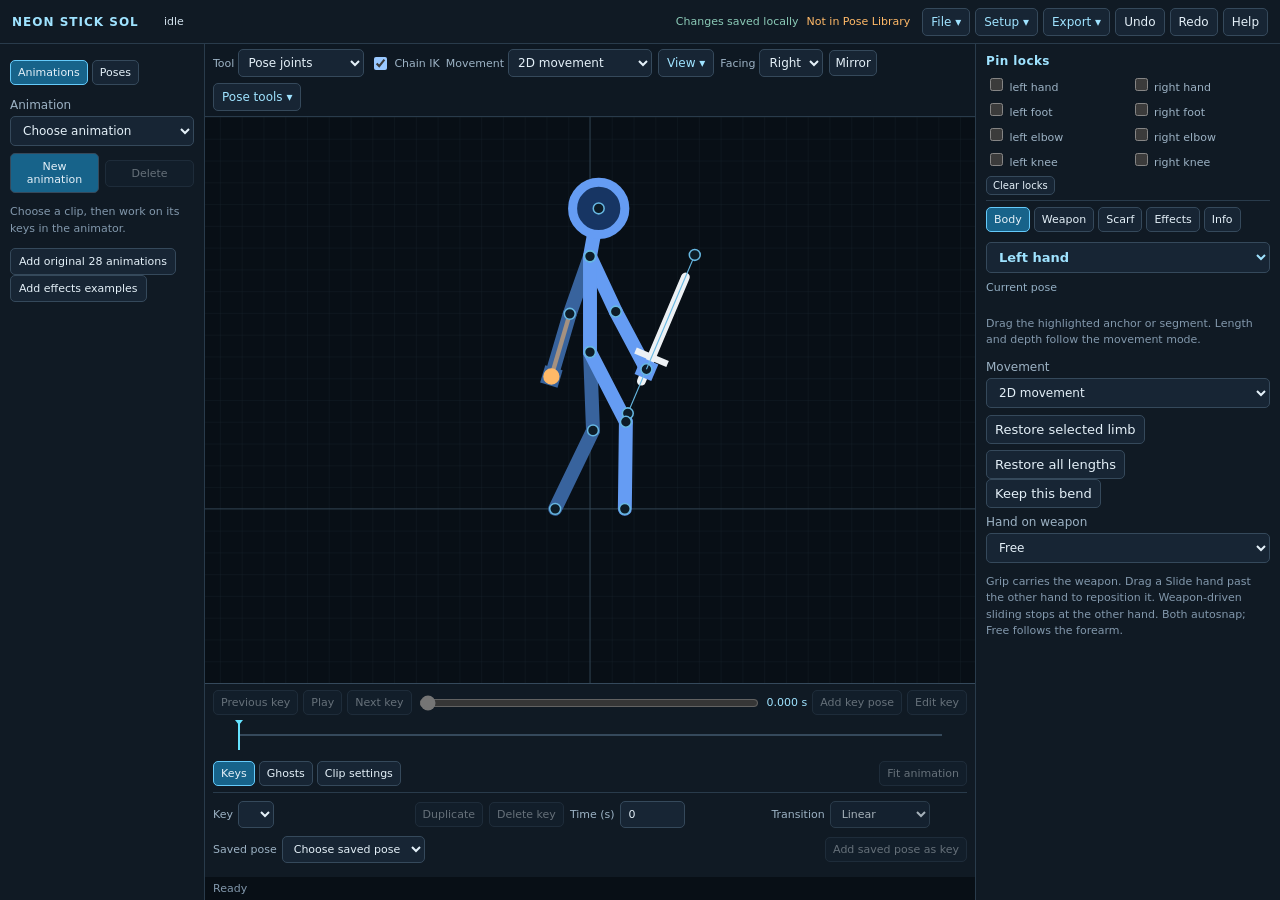
==== commit 7704c3ab: "Publish animator v19 with direct posing, effects and authored hammer clip" ====
--- a/index.html
+++ b/index.html
@@ -1,4 +1,36 @@
-<!doctype html><html lang="en"><head><meta charset="utf-8"><meta name="viewport" content="width=device-width,initial-scale=1"><title>Sol · Rig & Pose Editor</title><link rel="stylesheet" href="style.css?v=2026.10.14.stick.body"></head><body>
-<header><div><strong>NEON STICK SOL</strong><span>Rig & pose editor · <small id="editor-version">2026.10.14.stick.body</small></span></div><nav><button id="runtime-rig">Use current Sol</button><select id="backup-select" aria-label="Previous projects" title="Automatic editor workspace backups for recovery" hidden></select><button id="previous-project" hidden>Export previous project</button><button id="new">New Pose</button><button id="save" title="Save the current working pose under its current name; replaces the saved pose with that name">Save Current Pose</button><button id="duplicate" title="Save a new named copy of the current working pose, including unsaved edits">Duplicate Current Pose</button><button id="reset">Reset Pose</button><button id="import">Import JSON</button><button id="pose-to-rig" title="In Pose mode, make the current pose the starting rig used by New Pose and Reset Pose">Use pose as rig</button><button id="export-rig" title="Export stick skeleton and proportions">Export Rig</button><button id="export-pose" title="Export the current working pose, including unsaved edits">Export Pose</button><button id="export-project" title="Back up rig, current pose and action timelines together">Export Project</button><input id="file" type="file" accept=".json,application/json" hidden></nav></header><div id="editor-notice" role="alert" hidden></div>
-<main><section class="workspace"><div class="bar"><label>Mode <select id="mode"><option value="pose">Pose</option><option value="rig">Rig geometry</option></select></label><label><input id="handles" type="checkbox" checked> Handles</label><button id="zoom-out" aria-label="Zoom out">−</button><output id="zoom-value">100%</output><button id="zoom-in" aria-label="Zoom in">+</button><button id="view-reset">Reset view</button><button id="fit">Fit view</button><button id="undo">Undo</button><button id="redo">Redo</button></div><div class="bar"><button id="mirror">Mirror Pose</button><button id="swap">Swap All Limbs</button><button id="swap-arms">Swap Arms</button><button id="swap-legs">Swap Legs</button><button id="flip-bend">Flip Bend</button><button id="copy-limb">Copy Limb</button><button id="paste-limb">Paste Limb</button><span id="dirty" role="status"></span></div><div class="bar blend-bar"><label><input type="checkbox" id="blend-enabled"> Blend preview</label><label>Pose A <select id="blend-a" aria-label="Blend pose A"></select></label><label>Pose B <select id="blend-b" aria-label="Blend pose B"></select></label><label class="blend-range">Blend <input id="blend-amount" type="range" min="0" max="100" step="0.1" value="0"><output id="blend-percent">0%</output></label><button id="blend-play">Play</button><label>One-way seconds <input id="blend-duration" type="number" min="0.2" max="10" step="0.1" value="1"></label><span id="blend-message" role="status">Save two poses to preview.</span></div><details id="animation-panel"><summary>Animation sequences &amp; sprite export</summary><div class="row"><select id="animation-select" aria-label="Animation sequence"></select><button id="animation-new">New animation</button><label>Action name<input id="animation-name" maxlength="100" value="attack_1"></label><label>Weapon family<select id="animation-family"><option>sword</option><option>hammer</option><option>baton</option><option>base</option></select></label><label>Owner<select id="animation-owner"><option value="">Weapon family</option></select></label><button id="weapon-new">New weapon definition</button><button id="animation-delete">Delete animation</button><button id="animation-export">Export animation JSON</button></div><div class="row"><button id="key-previous">Previous key</button><select id="animation-key" aria-label="Animation key"></select><button id="key-next">Next key</button><button id="key-add">Add key pose</button><button id="key-duplicate">Duplicate key pose</button><button id="key-delete">Delete key</button><label>Time (s)<input id="key-time" type="number" min="0" max="600" step="0.01"></label><label>Transition<select id="key-interpolation"><option value="linear">Linear</option><option value="ease_in">Ease In</option><option value="ease_out">Ease Out</option><option value="ease_in_out">Ease In/Out</option><option value="hold">Hold</option></select></label></div><div id="key-track" aria-label="Key pose timeline"></div><div id="vfx-tracks" aria-label="VFX timing tracks"></div><div class="row"><label><input id="animation-preview" type="checkbox"> Timeline preview</label><input id="animation-scrub" type="range" min="0" max="1" step="0.001" value="0" aria-label="Animation time"><output id="animation-time">0.000 s</output><button id="animation-play">Play</button><label><input id="animation-loop" type="checkbox" checked> Loop preview</label><span id="animation-message" role="status"></span></div><div class="row"><label>Export weapon<select id="export-weapon"><option value="">Use key weapons</option></select></label><label>FPS<input id="sprite-fps" type="number" min="1" max="120" value="24"></label><label>Pixels/unit<input id="sprite-scale" type="number" min="0.25" max="16" step="0.25" value="2"></label><label><input id="sprite-keys-only" type="checkbox"> Key frames only</label><button id="sprite-export">Export sprite frames ZIP</button></div><p class="hint">Selected keys edit live and are saved with the project. Scrub is read-only. Transitions belong to the outgoing key; Hold keeps it unchanged until the next time. Duplicate keys retain deliberate timing. Export includes transparent PNGs, a sheet, timing/pivots and editable JSON.</p></details><details id="vfx-panel"><summary>Authored combat VFX</summary><div class="row"><label>Preset<select id="vfx-preset"></select></label><label>Effect type<select id="vfx-type"></select></label><button id="vfx-add">+ Add effect</button><select id="vfx-select" aria-label="Selected VFX effect"></select><button id="vfx-copy">Duplicate effect</button><button id="vfx-delete">Delete effect</button></div><div id="vfx-controls"></div><p class="hint">Effects belong to complete pose keys. Geometry/opacity edits animate between keys; timing/source edits apply across matching effect IDs. Open the animation timeline to scrub/play. Exported sprites include VFX.</p></details><div class="canvas"><svg id="stage" role="img" aria-label="Interactive neon stick skeleton. Select a joint or drag its handle." viewBox="-65 -90 130 130"><defs><pattern id="grid" width="5" height="5" patternUnits="userSpaceOnUse"><path d="M 5 0 L 0 0 0 5" fill="none" stroke="#18232e" stroke-width=".15"></path></pattern></defs><rect x="-1000" y="-1000" width="2000" height="2000" fill="url(#grid)"></rect><path d="M -1000 0 H 1000 M 0 -1000 V 1000" stroke="#344858" stroke-width=".2"></path><g id="ghost" pointer-events="none"></g><g id="character"></g><g id="points"></g><g id="scarf-points"></g><g id="blend-layer" pointer-events="none"></g><g id="animation-layer" pointer-events="none"></g></svg></div><footer><span id="status" role="status">Ready</span><span>+X right · +Y down · pelvis origin · degrees</span></footer></section>
-<aside><section id="pose-library-panel" data-modes="pose"><h2>Pose library</h2><select id="poses" aria-label="Saved poses"></select><div class="row"><button id="load">Load Pose</button><button id="rename">Rename</button><button id="delete">Delete</button></div><div id="thumbnails" aria-label="Pose thumbnails"></div></section><label>Ghost overlay<select id="ghost-select"><option value="">Off</option></select></label><section id="pose-settings-panel" data-modes="pose"><h2>Current pose</h2><label>Name<input id="pose-name" maxlength="100" list="pose-suggestions"></label><datalist id="pose-suggestions"><option value="idle"><option value="run_contact"><option value="run_passing"><option value="jump_rise"><option value="fall"><option value="roll"><option value="light_attack_windup"><option value="light_attack_contact"><option value="balanced_attack_windup"><option value="balanced_attack_contact"><option value="heavy_attack_windup"><option value="heavy_attack_contact"><option value="slam"></option></option></option></option></option></option></option></option></option></option></option></option></option></datalist><label>Notes<textarea id="notes" rows="2"></textarea></label><div class="row"><label>Facing<select id="facing"><option value="1">Right</option><option value="-1">Left</option></select></label><label>Weapon<select id="weapon"><option value="none">No weapon</option><option>sword</option><option>baton</option><option>hammer</option></select></label></div><label>Weapon depth<select id="weapon-layer"><option value="front">In front of body</option><option value="behind">Behind body</option></select></label><label><input id="weapon-tip-arm" type="checkbox" checked> Tip drag moves attached arm</label><p class="hint">Drag the tip to aim in 2D movement, shorten in 3d movement, or shorten/extend in stretch. 3d movement stops at full length; the hammer head keeps its size. Grip pivot is the middle of the hilt.</p><fieldset id="weapon-attachment"><legend>Weapon attachment</legend><label><input id="weapon-position-lock" type="checkbox" checked> Lock position to hand</label><label><input id="weapon-rotation-lock" type="checkbox"> Lock rotation to hand</label><button id="center-weapon-grip">Center grip on hand</button><button id="capture-grip-offset">Set current angle as grip offset</button><output id="grip-offset"></output></fieldset><fieldset id="scarf-panel"><legend>Scarf</legend><label><input id="scarf-visible" type="checkbox" checked> Scarf Visible</label><div class="row"><button id="scarf-edit-a" aria-pressed="false">Edit Tail A</button><button id="scarf-edit-b" aria-pressed="false">Edit Tail B</button></div><label>Tail A Layer<select id="scarf-layer-a"></select></label><label>Tail B Layer<select id="scarf-layer-b"></select></label><p class="hint">Select a tail to drag its three blue controls. Click its button again to hide controls.</p></fieldset><div id="pose-controls"></div><p class="hint">Square hands show wrist orientation. Editing an attached weapon angle turns its hand too; rotation lock also makes the weapon follow arm/hand edits. Depth is saved with each pose.</p><h2>Joint locks / pins</h2><div id="pins"></div></section><section id="projection-panel" data-modes="pose"><h2>Depth / Extension</h2><p class="hint">2D movement bends at fixed full lengths. 3d movement shortens without gaps. stretch also extends with joint gaps.</p><label>Weapon projected length<input id="weapon-length" type="number" min="0.1" max="1000" step="0.1"></label><output id="weapon-baseline"></output><button id="weapon-length-reset">Reset weapon length</button><label>Weapon definition<select id="pose-weapon-definition"><option value="">Default weapon</option></select></label><label>Limb<select id="projection-limb"><option value="left_arm">Left arm</option><option value="right_arm">Right arm</option><option value="left_leg">Left leg</option><option value="right_leg">Right leg</option></select></label><label>Solver<select id="limb-solver"><option value="normal">Normal IK</option><option value="fixed_bend">Depth / Extension Mode</option></select></label><button id="reset-projection-limb">Reset selected limb lengths</button><button id="capture-bend">Capture current bend</button><label>Reach multiplier<input id="limb-projection-scale" type="number" min="0.01" max="100" step="0.05" value="1"></label><output id="limb-gap-values"></output><p class="hint">Drag hand/foot in 3d movement to shorten the captured bend; reach stops at 100%. stretch also opens equal joint gaps beyond 100%. Switching to 2D restores the full connected bend and allows normal IK. Pins can reject changes.</p></section><section id="joint-panel" data-modes="pose rig"><h2>Selected point</h2><select id="selected" aria-label="Selected articulation point"></select><div id="joint-controls"></div></section><section id="segment-panel" data-modes="pose"><h2>Connected segments</h2><label><input id="pin-anchor" type="checkbox"> Pin selected anchor</label><label>Segment<select id="segment-select" aria-label="Selected segment"></select></label><label>Current length<input id="segment-length" type="number" min="0.1" max="1000" step="0.1"></label><output id="baseline-length"></output><div class="row"><button id="reset-segment-length">Reset segment length</button><button id="reset-limb-lengths">Reset chain lengths</button></div><button id="reset-all-lengths">Reset all lengths</button><div class="row"><button id="add-segment">Add segment</button><button id="remove-segment">Remove segment</button></div><button id="remove-branch">Remove branch…</button><p class="hint">Green anchors are pinned in world space. Length edits affect this pose only; resets keep the pose and pins. Add at an endpoint. Character bones are retained; added segments can be removed.</p></section><section id="rig-settings-panel" data-modes="rig"><h2>Rig proportions</h2><p class="hint">Rig mode edits neutral geometry. Saved poses stay independent. Load or reset a pose to preview it.</p><div id="rig-controls"></div></section><section id="color-panel" data-modes="rig"><h2>Colors</h2><div id="colors"></div></section><p class="hint">All work stays in this browser. Export JSON for a durable copy. Export Project JSON to send edited keys back for game integration.</p></aside></main><script src="runtime_rig.js?v=2026.10.14.stick.body"></script><script src="scarf.js?v=2026.10.14.stick.body"></script><script src="vfx.js?v=2026.10.14.stick.body"></script><script src="weapons.js?v=2026.10.14.stick.body"></script><script src="projection.js?v=2026.10.14.stick.body"></script><script src="animation.js?v=2026.10.14.stick.body"></script><script src="attachments.js?v=2026.10.14.stick.body"></script><script src="chains.js?v=2026.10.14.stick.body"></script><script src="body_projection.js?v=2026.10.14.stick.body"></script><script src="model.js?v=2026.10.14.stick.body"></script><script src="workspace_layout.js?v=2026.10.14.stick.body"></script><script src="app.js?v=2026.10.14.stick.body"></script><script src="editor_features.js?v=2026.10.14.stick.body"></script><script src="chain_editor.js?v=2026.10.14.stick.body"></script><script src="sprite_export.js?v=2026.10.14.stick.body"></script><script src="motion_tools.js?v=2026.10.14.stick.body"></script><script src="animation_editor.js?v=2026.10.14.stick.body"></script><script src="scarf_editor.js?v=2026.10.14.stick.body"></script><script src="vfx_renderer.js?v=2026.10.14.stick.body"></script><script src="vfx_editor.js?v=2026.10.14.stick.body"></script><script src="workspace_ui.js?v=2026.10.14.stick.body"></script></body></html>
+<!doctype html>
+<html lang="en"><head><meta charset="utf-8"><meta name="viewport" content="width=device-width,initial-scale=1"><title>Sol · Animator</title><link rel="stylesheet" href="style.css?v=2026.10.15.body-restore.v19"></head><body>
+<header><div><strong>NEON STICK SOL</strong></div><nav>
+<details id="file-menu" class="action-menu"><summary>File</summary><div id="file-menu-content"><button id="import">Import JSON</button><select id="backup-select" aria-label="Previous projects" hidden></select><button id="previous-project" hidden>Export previous project</button><small id="editor-version">2026.10.15.body-restore.v19</small></div></details>
+<details id="setup-menu" class="action-menu"><summary>Setup</summary><div id="setup-menu-content"><button id="weapon-new">New weapon definition</button></div></details>
+<details id="export-menu" class="action-menu"><summary>Export</summary><div id="export-menu-content"><button id="export-project">Export Project Backup</button><button id="export-pose">Export Pose</button><button id="export-rig">Export character defaults</button><button id="animation-export">Export animation JSON</button><button id="open-sprite-export">Bake sprite frames…</button></div></details>
+<button id="undo">Undo</button><button id="redo">Redo</button><button id="open-help">Help</button></nav>
+<div id="editing-context"><span id="editing-context-text">Pose</span><span id="local-save-state">Saved locally</span><span id="dirty"></span></div></header>
+<input id="file" type="file" accept=".json,application/json" hidden><input id="mode" type="hidden" value="pose"><div id="editor-notice" role="alert" hidden></div>
+<main><aside id="library-drawer"><div class="tabs" role="tablist" aria-label="Library"><button id="library-animations-tab" data-library="animations" role="tab">Animations</button><button id="library-poses-tab" data-library="poses" role="tab">Poses</button></div>
+<section id="sequence-library"><label>Animation<select id="animation-select" aria-label="Animation sequence"></select></label><div class="row"><button id="animation-new">New animation</button><button id="animation-delete">Delete</button></div><p class="section-note">Choose a clip, then work on its keys in the animator.</p></section>
+<section id="pose-library-panel" hidden><div class="row"><button id="new">New pose</button><button id="save">Save current pose</button></div><div id="thumbnails" aria-label="Pose thumbnails"></div><details id="pose-actions-menu" class="action-menu"><summary>Pose actions</summary><div><button id="rename">Rename</button><button id="duplicate">Duplicate current pose</button><button id="delete">Delete saved pose</button></div></details></section></aside>
+<section class="workspace"><div id="canvas-tools" class="bar"><div id="view-tools"></div><label><input id="lock" type="checkbox" checked> Chain IK</label><label>Movement<select id="depth-all-toggle" aria-label="Movement mode"><option value="normal">2D movement</option><option value="depth">3D movement</option><option value="free">Free movement</option><option value="stretch">Stretch movement</option><option value="mixed" disabled>Mixed modes</option></select></label>
+<details id="view-menu" class="action-menu"><summary>View</summary><div><label><input id="handles" type="checkbox" checked> Handles</label><button id="zoom-out" aria-label="Zoom out">Zoom out</button><output id="zoom-value">100%</output><button id="zoom-in" aria-label="Zoom in">Zoom in</button><button id="view-reset">Reset view</button><button id="fit">Fit pose</button></div></details>
+<label>Facing<select id="facing"><option value="1">Right</option><option value="-1">Left</option></select></label><button id="mirror">Mirror</button>
+<details id="pose-tools-menu" class="action-menu"><summary>Pose tools</summary><div><button id="swap">Swap all limbs</button><button id="swap-arms">Swap arms</button><button id="swap-legs">Swap legs</button><button id="flip-bend">Flip bend</button><button id="copy-limb">Copy limb</button><button id="paste-limb">Paste limb</button><button id="reset">Reset pose</button></div></details></div>
+<div class="canvas"><svg id="stage" tabindex="0" role="img" aria-label="Interactive character. Drag anchors and segments to pose." viewBox="-65 -90 130 130"><defs><pattern id="grid" width="5" height="5" patternUnits="userSpaceOnUse"><path d="M 5 0 L 0 0 0 5" fill="none" stroke="#18232e" stroke-width=".15"/></pattern></defs><rect x="-1000" y="-1000" width="2000" height="2000" fill="url(#grid)"/><path d="M -1000 0 H 1000 M 0 -1000 V 1000" stroke="#344858" stroke-width=".2"/><g id="ghost" pointer-events="none"></g><g id="character"></g><g id="points"></g><g id="scarf-points"></g><g id="animation-layer" pointer-events="none"></g><g id="vfx-points"></g></svg></div>
+<div id="bottom-dock"><section id="animation-panel"><div class="transport"><button id="key-previous">Previous key</button><button id="animation-play">Play</button><button id="key-next">Next key</button><input id="animation-scrub" type="range" min="0" max="1" step="0.001" value="0" aria-label="Animation time"><output id="animation-time">0.000 s</output><button id="key-add">Add key pose</button><button id="animation-edit-key">Edit key</button></div><div id="key-track" aria-label="Animation key timeline"></div><div id="vfx-tracks"></div>
+<div class="tabs" role="tablist" aria-label="Animator tools"><button id="animator-keys-tab" data-animator="keys" role="tab">Keys</button><button id="animator-ghosts-tab" data-animator="ghosts" role="tab">Ghosts</button><button id="animator-clip-tab" data-animator="clip" role="tab">Clip settings</button><output id="animation-progress"></output><button id="fit-animation">Fit animation</button></div>
+<div id="animator-keys" class="animator-drawer"><div class="row"><label>Key<select id="animation-key" aria-label="Animation key"></select></label><button id="key-duplicate">Duplicate</button><button id="key-delete">Delete key</button><label>Time (s)<input id="key-time" type="number" min="0" max="600" step="0.01"></label><label>Transition<select id="key-interpolation"><option value="linear">Linear</option><option value="ease_in">Ease In</option><option value="ease_out">Ease Out</option><option value="ease_in_out">Ease In/Out</option><option value="hold">Hold</option></select></label></div><div class="row"><label>Saved pose<select id="key-source-pose"></select></label><button id="key-add-library">Add saved pose as key</button></div></div>
+<div id="animation-review" class="animator-drawer" hidden><div class="row"><label><input id="onion-enabled" type="checkbox"> Onion skins</label><label>Previous<input id="onion-before" type="number" min="0" max="5" value="1"></label><label>Next<input id="onion-after" type="number" min="0" max="5" value="1"></label><label>Opacity<input id="ghost-opacity" type="range" min="0" max="0.6" step="0.01" value="0.18"></label><output id="ghost-opacity-value">18%</output></div><div class="row"><label>Ghost key<select id="ghost-key"></select></label><label>Ghost saved pose<select id="ghost-select"><option value="">Off</option></select></label></div><p class="section-note">Previous: orange · next: blue · chosen: purple. Ghosts never enter sprite exports.</p></div>
+<div id="animator-clip" class="animator-drawer" hidden><div class="row"><label>Action name<input id="animation-name" maxlength="100" value="attack_1"></label><label>Family<select id="animation-family"><option>sword</option><option>hammer</option><option>baton</option><option>base</option></select></label><label>Owner<select id="animation-owner"></select></label></div><div class="row"><label>Speed<select id="animation-speed"><option value="0.25">0.25×</option><option value="0.5">0.5×</option><option value="1" selected>1×</option><option value="2">2×</option><option value="4">4×</option></select></label><label><input id="animation-loop" type="checkbox" checked> Loop</label><label><input id="animation-pingpong" type="checkbox"> Ping-pong</label></div></div><input id="animation-preview" type="checkbox" hidden><span id="animation-message" role="status"></span></section></div>
+<footer><span id="status" role="status">Ready</span></footer></section>
+<aside id="object-inspector"><section id="pins-panel"><h2>Pin locks</h2><div id="pins"></div><button id="clear-pins">Clear locks</button></section><div class="tabs" id="inspector-tabs" role="tablist" aria-label="Inspector"><button data-inspector="body" role="tab">Body</button><button data-inspector="weapon" role="tab">Weapon</button><button data-inspector="scarf" role="tab">Scarf</button><button data-inspector="vfx" role="tab">Effects</button><button data-inspector="pose" role="tab">Info</button></div><div id="inspector-toolbar"><select id="anchor-select" aria-label="Selected anchor"></select><h2 id="inspector-title">Left hand</h2><p id="inspector-scope"></p></div>
+<section id="body-inspector"><p class="section-note">Drag the highlighted anchor or segment. Length and depth follow the movement mode.</p><section id="projection-panel"><label>Movement<select id="limb-solver"><option value="normal">2D movement</option><option value="depth">3D movement</option><option value="free">Free movement</option><option value="stretch">Stretch movement</option></select></label><div class="row"><button id="restore-selected-limb">Restore selected limb</button><button id="restore-all-limbs">Restore all lengths</button></div><button id="capture-bend">Keep this bend</button></section><section id="hand-grip-panel" hidden><label>Hand on weapon<select id="hand-grip-mode"><option value="grip">Grip</option><option value="slide">Slide</option><option value="free">Free</option></select></label><p class="section-note">Grip carries the weapon. Drag a Slide hand past the other hand to reposition it. Weapon-driven sliding stops at the other hand. Both autosnap; Free follows the forearm.</p></section></section>
+<section id="weapon-inspector" hidden><label>Weapon<select id="weapon"><option value="none">No weapon</option><option>sword</option><option>baton</option><option>hammer</option></select></label><label id="weapon-definition-field" hidden>Definition<select id="pose-weapon-definition"></select></label><label>Draw depth<select id="weapon-layer"><option value="front">In front of body</option><option value="behind">Behind body</option></select></label><p class="section-note">Drag the tip to aim. 3D shortens; Free also extends. Select a hand to choose Grip, Slide or Free. Drag the hand, arm or extended base control to carry the weapon. Chain IK lets tip dragging move the arms.</p><details id="weapon-attachment"><summary>Grip attachment</summary><label><input id="weapon-position-lock" type="checkbox" checked> Lock position to hand</label><label><input id="weapon-rotation-lock" type="checkbox"> Lock rotation to hand</label><button id="center-weapon-grip">Center grip on hand</button><button id="capture-grip-offset">Keep this grip</button></details></section>
+<section id="scarf-inspector" hidden><fieldset id="scarf-panel"><legend>Scarf</legend><label><input id="scarf-visible" type="checkbox"> Visible</label><div class="row"><button id="scarf-edit-a">Edit tail A</button><button id="scarf-edit-b">Edit tail B</button></div><label>Tail A layer<select id="scarf-layer-a"></select></label><label>Tail B layer<select id="scarf-layer-b"></select></label></fieldset></section>
+<section id="vfx-panel" hidden><div class="row"><label>Preset<select id="vfx-preset"></select></label><label>Type<select id="vfx-type"></select></label></div><button id="vfx-add">Add effect</button><label>Effect<select id="vfx-select"></select></label><div class="row"><button id="vfx-copy">Duplicate</button><button id="vfx-delete">Delete effect</button></div><div class="tabs" role="tablist" aria-label="Effect properties"><button data-effect-page="appearance" role="tab">Look</button><button data-effect-page="shape" role="tab">Shape</button><button data-effect-page="timing" role="tab">Timing</button></div><div id="vfx-controls"></div><p class="section-note">Use the effect's move, rotate and size handles on the canvas.</p></section>
+<section id="pose-settings-panel" hidden><label>Pose name<input id="pose-name" maxlength="100"></label><label>Notes<textarea id="notes" rows="3"></textarea></label></section></aside></main>
+<dialog id="character-dialog" aria-label="Character setup"><button data-close-dialog="character-dialog">Close</button><h2>Character</h2><div class="tabs" role="tablist" aria-label="Character setup"><button data-character-page="proportions" role="tab">Proportions</button><button data-character-page="appearance" role="tab">Appearance</button></div><section id="rig-tools"><section id="rig-settings-panel"><h2>Default segment lengths</h2><div id="rig-controls"></div></section></section><section id="appearance-page" hidden><section id="color-panel"><div id="colors"></div></section></section><button id="runtime-rig">Fill original Sol lengths</button></dialog>
+<dialog id="reference-dialog" aria-label="Reference image setup"><button data-close-dialog="reference-dialog">Close</button><h2>Reference image & alignment</h2></dialog>
+<dialog id="sprite-export-dialog" aria-label="Bake sprite frames"><button id="close-sprite-export">Close</button><h2>Bake sprite frames</h2><div class="row"><label>Export weapon<select id="export-weapon"></select></label><label>FPS<input id="sprite-fps" type="number" min="1" max="120" value="24"></label><label>Pixels/unit<input id="sprite-scale" type="number" min="0.25" max="16" step="0.25" value="2"></label><label><input id="sprite-keys-only" type="checkbox"> Key frames only</label><button id="sprite-export">Export sprite frames ZIP</button></div></dialog>
+<dialog id="help-dialog" aria-label="Editor help"><button data-close-dialog="help-dialog">Close</button><h2>Animator help</h2><p>Choose a clip in Animations or load a pose in Poses. Drag anchors to pose; use Pin locks to hold hands or feet. Drag the timeline to preview, then Save preview as key to capture an in-between.</p><p>2D holds lengths. 3D allows foreshortening. Free extends through joint gaps. Stretch shortens and lengthens connected segments. Choose overlapping controls in the anchor dropdown. Attached hands follow the shaft; Free hands follow the forearm. Chain IK lets weapon-tip dragging move the arms. Ghosts are view-only. Setup changes character defaults or the reference image. Export a project backup to keep a portable copy.</p><p>Wheel: zoom. Middle-drag or Space-drag: pan. Arrow keys: nudge the selected control. Shift: larger nudge. Ctrl/Cmd+S: save pose. Ctrl/Cmd+Z / Shift+Z: undo / redo. Escape cancels a drag or closes a dialog/menu.</p></dialog>
+<script src="runtime_rig.js?v=2026.10.15.body-restore.v19"></script><script src="scarf.js?v=2026.10.15.body-restore.v19"></script><script src="vfx.js?v=2026.10.15.body-restore.v19"></script><script src="weapons.js?v=2026.10.15.body-restore.v19"></script><script src="projection.js?v=2026.10.15.body-restore.v19"></script><script src="animation.js?v=2026.10.15.body-restore.v19"></script><script src="attachments.js?v=2026.10.15.body-restore.v19"></script><script src="chains.js?v=2026.10.15.body-restore.v19"></script><script src="reference.js?v=2026.10.15.body-restore.v19"></script><script src="proportions.js?v=2026.10.15.body-restore.v19"></script><script src="model.js?v=2026.10.15.body-restore.v19"></script><script src="workspace_layout.js?v=2026.10.15.body-restore.v19"></script><script src="app.js?v=2026.10.15.body-restore.v19"></script><script src="editor_features.js?v=2026.10.15.body-restore.v19"></script><script src="chain_editor.js?v=2026.10.15.body-restore.v19"></script><script src="sprite_export.js?v=2026.10.15.body-restore.v19"></script><script src="animation_editor.js?v=2026.10.15.body-restore.v19"></script><script src="scarf_editor.js?v=2026.10.15.body-restore.v19"></script><script src="vfx_renderer.js?v=2026.10.15.body-restore.v19"></script><script src="vfx_editor.js?v=2026.10.15.body-restore.v19"></script><script src="workspace_ui.js?v=2026.10.15.body-restore.v19"></script><script src="starter_actions_data.js?v=2026.10.15.body-restore.v19"></script><script src="workspace_authoring.js?v=2026.10.15.body-restore.v19"></script>
+<script src="effects_examples_data.js?v=2026.10.15.body-restore.v19"></script><script src="effects_examples.js?v=2026.10.15.body-restore.v19"></script>
+</body></html>
--- a/style.css
+++ b/style.css
@@ -1,33 +1,12 @@
-:root{color-scheme:dark;font:14px system-ui,sans-serif;background:#080f16;color:#d1e1ec}*{box-sizing:border-box}body{margin:0}header{display:flex;align-items:center;justify-content:space-between;gap:16px;padding:18px 22px;background:#101a24;border-bottom:1px solid #293b4b}header strong{letter-spacing:2px;color:#9fe3ff}header span{display:block;color:#8fa4b7;font-size:12px;margin-top:4px}nav,.row,.bar{display:flex;gap:7px;flex-wrap:wrap}button,select,input,textarea{font:inherit;background:#172534;border:1px solid #35495b;color:#e4f0f8;border-radius:5px;padding:7px 9px}button{cursor:pointer}button:hover{background:#26425b}button:focus-visible,input:focus-visible,select:focus-visible{outline:2px solid #33bfff;outline-offset:2px}#save{background:#17638a}main{display:grid;grid-template-columns:minmax(350px,1fr) 320px;height:calc(100vh - 85px)}.workspace{display:flex;flex-direction:column;min-height:500px}.bar{padding:12px;align-items:center;background:#0e1822}.bar label{display:flex;align-items:center;gap:5px}.canvas{flex:1;min-height:400px;overflow:hidden}svg{display:block;width:100%;height:100%;touch-action:none}svg [data-point]{cursor:grab}svg [data-point]:active{cursor:grabbing}footer{display:flex;justify-content:space-between;padding:11px;color:#8298ac;font-size:12px;gap:10px}aside{overflow:auto;padding:16px;background:#101a24;border-left:1px solid #293b4b}h2{font-size:12px;text-transform:uppercase;letter-spacing:1.4px;color:#8db6cf;margin:24px 0 10px}h2:first-child{margin-top:0}label{display:block;margin:8px 0;color:#9cb2c4;font-size:12px}label input:not([type=checkbox]),label select,label textarea{display:block;width:100%;margin-top:5px}.row>label{flex:1}.hint{font-size:12px;line-height:1.5;color:#8298ac}#poses,#selected{width:100%}input[type=color]{height:35px;padding:3px}#status.error{color:#ff9987}@media(max-width:850px){header{flex-direction:column;align-items:flex-start}main{height:auto;grid-template-columns:1fr}.workspace{height:65vh}aside{border-left:0;border-top:1px solid #293b4b;max-height:none}footer{flex-direction:column}}
+:root{color-scheme:dark;font:13px system-ui,sans-serif;background:#080f16;color:#d1e1ec}*{box-sizing:border-box}body{margin:0;height:100dvh;overflow:hidden;display:flex;flex-direction:column}button,select,input,textarea{font:inherit;background:#172534;border:1px solid #35495b;color:#e4f0f8;border-radius:5px;padding:6px 8px}button{cursor:pointer}button:hover{background:#26425b}button:focus-visible,input:focus-visible,select:focus-visible,summary:focus-visible{outline:2px solid #33bfff;outline-offset:2px}button[disabled]{opacity:.4;cursor:default}[hidden]{display:none!important}label{display:block;font-size:12px;color:#9cb2c4;margin:7px 0}label>select,label>input:not([type=checkbox]),label>textarea{display:block;width:100%;margin-top:4px}input[type=color]{height:30px;padding:3px}input[type=range]{padding:0;min-width:60px}h2{font-size:12px;color:#9fe3ff;margin:10px 0;letter-spacing:.4px}p{line-height:1.5}.section-note{font-size:11px;color:#8298ac}.row{display:flex;gap:6px;align-items:center;flex-wrap:wrap}.row>label{flex:1;min-width:90px}.row input[type=checkbox]{width:auto}.tabs{display:flex;gap:4px;align-items:center;padding:6px 0;flex-wrap:wrap}.tabs button{font-size:11px;padding:5px 7px}.tabs [aria-selected=true]{background:#17638a;border-color:#65cafa}.tabs output{margin-left:auto;color:#9fe3ff;font-size:11px}
+header{display:grid;grid-template-columns:140px minmax(0,1fr) max-content;align-items:center;gap:6px 12px;padding:6px 12px;flex:none;background:#101a24;border-bottom:1px solid #293b4b;min-height:44px}header strong{font-size:12px;letter-spacing:1px;color:#9fe3ff}header nav{grid-column:3;display:flex;align-items:center;gap:5px}header button,summary{font-size:12px}#editing-context{grid-column:2;grid-row:1;display:flex;gap:8px;align-items:center;min-width:0;font-size:11px}#editing-context-text{flex:1;overflow:hidden;text-overflow:ellipsis;white-space:nowrap}#local-save-state{color:#8bcab7;white-space:nowrap}.unsaved,#dirty{color:#ffb968}#dirty:empty{display:none}#editor-notice{padding:8px;background:#4a281e}#editor-version{font-size:10px;color:#8298ac}
+main{display:grid;grid-template-columns:205px minmax(300px,1fr) 305px;flex:1;min-height:0;overflow:hidden}#library-drawer,#object-inspector{background:#101a24;padding:10px;min-height:0}#library-drawer{border-right:1px solid #293b4b;display:flex;flex-direction:column;overflow:hidden}#sequence-library,#pose-library-panel{overflow:auto;min-height:0}#library-drawer button{font-size:11px}#library-drawer select{width:100%}#library-drawer .row button{flex:1}#thumbnails{display:grid;grid-template-columns:1fr 1fr;gap:5px;margin:8px 0}.thumbnail{padding:3px;overflow:hidden}.thumbnail svg{width:100%;height:84px;pointer-events:none}.thumbnail span{font-size:10px;display:block;overflow:hidden;text-overflow:ellipsis}.thumbnail.active{border-color:#54c9ff;background:#183951}#save,#animation-new{background:#17638a}
+.workspace{display:flex;flex-direction:column;min-height:0;overflow:hidden}.bar{display:flex;gap:6px;align-items:center;flex-wrap:wrap;padding:5px 8px;background:#0e1822;border-bottom:1px solid #293b4b;flex:none;min-height:40px}.bar label{display:flex;gap:4px;align-items:center;margin:0;font-size:11px}.bar label select{width:auto;margin:0}.bar button,.bar select{font-size:12px;padding:5px}#view-tools{display:contents}#alignment-hint{font-size:11px;color:#9fe3ff}#alignment-hint:empty{display:none}.canvas{flex:1;min-height:150px;overflow:hidden}.canvas>svg{display:block;width:100%;height:100%;touch-action:none}svg [data-point],svg [data-scarf-control],svg [data-effect-handle]{cursor:grab}svg [data-point]:active,svg [data-effect-handle]:active{cursor:grabbing}.alignment-active{cursor:move}#ghost,#ghost *{pointer-events:none!important}footer{padding:5px 8px;font-size:11px;color:#8298ac;flex:none}#status.error,#animation-message.error{color:#ff9987}
+#object-inspector{border-left:1px solid #293b4b;display:flex;flex-direction:column;overflow:hidden}#pins-panel{flex:none;border-bottom:1px solid #293b4b;padding-bottom:5px}#pins-panel h2{margin:0 0 4px}#pins{display:grid;grid-template-columns:1fr 1fr;gap:0 5px}#pins label{margin:3px 0;font-size:11px}#clear-pins{font-size:10px;padding:3px 6px;margin-top:4px}#inspector-tabs,#inspector-toolbar{flex:none}#inspector-toolbar h2{margin:5px 0;text-transform:none}#inspector-scope{font-size:11px;margin:0 0 8px;color:#93afc4}#object-inspector>section:not(#pins-panel){overflow:auto;min-height:0;flex:1}#weapon-attachment{margin:12px 0}summary{cursor:pointer;color:#9fe3ff}fieldset{border:1px solid #35495b;border-radius:5px;margin:7px 0;padding:8px}legend{font-size:11px;color:#8db6cf}#scarf-panel button[aria-pressed=true]{background:#17638a;border-color:#67d7ff}#vfx-controls label{margin:9px 0}#vfx-controls output{display:block;font-size:10px;color:#8298ac;text-align:right}
+#bottom-dock{flex:none;max-height:32vh;min-height:95px;overflow:auto;border-top:1px solid #35495b;background:#101a24}#animation-panel{padding:6px 8px}.transport{display:flex;align-items:center;gap:5px;flex-wrap:wrap}.transport button{font-size:11px}.transport input[type=range]{flex:1;min-width:100px}#animation-time{font-size:11px;color:#9fe3ff}#key-track{height:30px;position:sticky;top:0;z-index:2;margin:5px 25px;background:#101a24 linear-gradient(#35495b,#35495b) center/100% 2px no-repeat;touch-action:none;box-shadow:0 0 0 3px #101a24}#key-track button{position:absolute;transform:translateX(-50%);top:2px;padding:4px;font-size:10px}#key-track .active{border-color:#ffb968;color:#ffb968}#animation-playhead{position:absolute;top:0;bottom:0;width:2px;background:#66e3ff;pointer-events:none;z-index:3}#animation-playhead:before{content:"";position:absolute;left:-3px;border-top:5px solid #66e3ff;border-left:4px solid transparent;border-right:4px solid transparent}.animator-drawer{border-top:1px solid #293b4b;padding:4px 0}#animation-panel .row label{font-size:11px;margin:4px 0;display:flex;align-items:center;gap:5px}#animation-panel .row label select,#animation-panel .row label input{margin:0;width:auto;max-width:170px}#animation-panel .row input[type=number]{width:65px}#animation-panel button,#animation-panel select{font-size:11px;padding:5px 7px}#animation-message{font-size:10px;color:#8db6cf}#vfx-tracks{margin:4px 25px}.vfx-track{height:22px;position:relative}.vfx-track button{position:absolute;font-size:10px;white-space:nowrap;overflow:hidden;padding:3px;background:#293c58}
+.action-menu{position:relative}.action-menu>summary{list-style:none;border:1px solid #35495b;background:#172534;border-radius:5px;padding:6px 8px}.action-menu>summary:after{content:' ▾'}.action-menu>summary::-webkit-details-marker{display:none}.action-menu>div{position:absolute;right:0;top:calc(100% + 4px);z-index:50;min-width:210px;max-width:300px;max-height:65vh;overflow:auto;padding:8px;display:flex;flex-direction:column;gap:5px;background:#152332;border:1px solid #49627a;border-radius:5px;box-shadow:0 8px 30px #0008}.action-menu button{text-align:left}.action-menu[open]>summary{border-color:#67d7ff}#library-drawer .action-menu>div{right:auto;left:0}
+dialog{background:#101a24;color:#d1e1ec;border:1px solid #49627a;border-radius:8px;width:min(620px,92vw);max-height:85vh;overflow:auto;padding:16px}dialog::backdrop{background:#0009}dialog>[data-close-dialog],#close-sprite-export{float:right}dialog h2{font-size:15px}dialog .row{clear:both}.proportions-grid{display:grid;grid-template-columns:1fr 1fr;gap:4px 12px}#colors{display:grid;grid-template-columns:1fr 1fr;gap:5px 12px}#reference-options{display:grid;grid-template-columns:1fr 1fr;gap:4px 12px}#reference-options button{align-self:end}#reference-name{font-size:11px;color:#8298ac}
+@media(max-width:1150px){main{grid-template-columns:175px minmax(280px,1fr) 270px}header{grid-template-columns:135px 1fr}header nav{grid-column:2}#editing-context{grid-column:1/-1;grid-row:2}.transport button{padding:4px}#local-save-state{margin-left:auto}}
+@media(max-width:850px){body{height:auto;min-height:100dvh;overflow:auto;display:block}header{display:flex;flex-direction:column;align-items:stretch}header nav{flex-wrap:wrap}#editing-context{flex-wrap:wrap}main{display:flex;flex-direction:column;overflow:visible}.workspace{order:0;height:75dvh;min-height:540px}#library-drawer{order:1;max-height:350px;border-top:1px solid #35495b}#object-inspector{order:2;max-height:600px}#bottom-dock{max-height:35vh}.action-menu>div{right:auto;left:0;max-width:85vw}.canvas{min-height:150px}.tabs{flex-wrap:wrap}}
 
-#dirty{margin-left:auto;color:#ffb968;font-size:12px;align-self:center}#thumbnails{display:grid;grid-template-columns:repeat(2,1fr);gap:6px;margin-top:12px}.thumbnail{padding:4px;overflow:hidden}.thumbnail svg{width:100%;height:100px;pointer-events:none}.thumbnail span{display:block;font-size:11px;overflow:hidden;text-overflow:ellipsis;white-space:nowrap}#pins{display:grid;grid-template-columns:1fr 1fr}#pins label{font-size:11px}
-
-.thumbnail.active{border-color:#54c9ff;background:#183951}
-
-.blend-bar{border-top:1px solid #243748}.blend-bar label{margin:0}.blend-bar input[type=number]{width:60px}.blend-bar select{max-width:145px}.blend-range{flex:1;min-width:170px}.blend-range input[type=range]{display:inline-block;width:110px;padding:0}.blend-bar output{color:#d1f3ff}#blend-message{font-size:11px;color:#82a7bb}#blend-message.error{color:#ff9987}
-
-#zoom-value{min-width:45px;text-align:center;color:#9fe3ff}#stage.pan-ready{cursor:grab}
-
-aside [hidden]{display:none!important}
-
-#editor-notice{padding:12px 18px;background:#352814;color:#ffdc91;border-bottom:1px solid #826336}#editor-notice[hidden]{display:none}
-
-#animation-panel{padding:10px 12px;background:#101a24;border-top:1px solid #293b4b}#animation-panel summary{cursor:pointer;color:#9fe3ff}#animation-panel .row{align-items:center}#animation-panel input[type=number]{width:85px}#animation-panel input[type=text],#animation-name{width:120px}#animation-panel label{display:flex;gap:5px;align-items:center;margin:5px 0}#animation-panel select{max-width:170px}#animation-scrub{flex:1;min-width:180px}#key-track{height:38px;position:relative;margin:10px 35px;background:linear-gradient(#172534,#172534) center/100% 2px no-repeat;touch-action:none}#key-track button{position:absolute;transform:translateX(-50%);padding:5px;top:3px;font-size:11px}#key-track button.active{border-color:#ffb968;color:#ffb968}#animation-message{font-size:11px;color:#8db6cf}#animation-message.error{color:#ff9987}
-
-#vfx-panel{padding:10px 12px;background:#101a24;border-top:1px solid #293b4b}#vfx-panel summary{cursor:pointer;color:#b7e5a5}#vfx-panel .row{align-items:center;flex-wrap:wrap}#vfx-panel label{display:flex;gap:5px;align-items:center;margin:5px 0}#vfx-panel input[type=number]{width:80px}#vfx-panel select{max-width:180px}#vfx-controls{display:flex;gap:8px 15px;flex-wrap:wrap}#vfx-controls fieldset{display:flex;gap:8px;flex-wrap:wrap;align-items:center;max-width:100%;border:1px solid #293b4b}#vfx-tracks{max-height:130px;overflow:auto;margin:0 35px}#vfx-tracks .vfx-track{height:23px;position:relative;background:#152030;margin:3px 0}#vfx-tracks button{position:absolute;font-size:10px;padding:2px;overflow:hidden;white-space:nowrap;background:#375143;min-width:4px}#vfx-panel button[disabled]{opacity:.45}
-
-
-/* Authoring workspace: scroll panels independently; keep the canvas in view. */
-body{height:100dvh;overflow:hidden;display:flex;flex-direction:column}header{flex:none;display:grid;grid-template-columns:200px minmax(0,1fr);gap:6px 18px;padding:10px 16px}header nav{justify-content:flex-end;align-items:center;gap:6px}header button,header summary{font-size:12px;padding:6px 9px}#workspace-menus{display:flex;gap:6px}#editing-context{grid-column:1/-1;display:flex;align-items:center;gap:12px;min-width:0;font-size:12px}header #editing-context span{display:inline;margin:0}#editing-context-text{overflow:hidden;text-overflow:ellipsis;white-space:nowrap;color:#d1f3ff}#local-save-state{color:#8bcab7;font-size:11px}#local-save-state.unsaved{color:#ffb968}#editing-context #dirty{font-size:11px;margin-left:auto}
-main{flex:1;min-height:0;height:auto;grid-template-columns:220px minmax(340px,1fr) 320px;overflow:hidden}.workspace{min-height:0;overflow:hidden}.workspace>.bar{padding:6px 8px;gap:6px;flex:none;min-height:42px}.workspace>.bar label{margin:0;font-size:11px}.workspace>.bar label input:not([type=checkbox]),.workspace>.bar label select{display:inline-block;margin:0;width:auto}.workspace>.bar button,.workspace>.bar select{font-size:12px;padding:6px}.canvas{min-height:180px;flex:1}footer{padding:6px 8px;flex:none;font-size:11px}#canvas-tools{border-bottom:1px solid #293b4b}#view-tools{border-bottom:1px solid #293b4b}#mode{max-width:110px}
-#library-drawer,aside{min-height:0;overflow:auto;padding:12px;background:#101a24}#library-drawer{border-right:1px solid #293b4b}#library-drawer h2{margin-top:12px}#library-drawer select{width:100%;max-width:none}#library-drawer .row button{font-size:11px;flex:1;padding:6px}#library-drawer #thumbnails{max-height:220px;overflow:auto}#library-drawer .thumbnail svg{height:78px}#library-drawer .sequence-controls{display:flex;flex-direction:column;gap:6px}#library-drawer .sequence-controls label{margin:0}#library-drawer .sequence-controls input{width:100%}#animation-new{background:#17638a}aside{padding:12px}#inspector-toolbar{position:sticky;top:-12px;padding:8px 0;background:#101a24;z-index:2;border-bottom:1px solid #293b4b}#inspector-toolbar label{margin:0}#inspector-title{margin:10px 0 4px;font-size:13px;text-transform:none;letter-spacing:.3px;color:#d1f3ff}#inspector-scope{font-size:11px;color:#93afc4;margin:0 0 4px}#scarf-panel{border:1px solid #35495b;border-radius:5px}#scarf-panel .active-tool{background:#17638a;border-color:#67d7ff}#joint-panel h2{margin-top:12px}#rig-tools,#body-advanced{margin:12px 0}#rig-tools>summary,#body-advanced>summary{cursor:pointer;color:#9fe3ff;padding:6px 0}
-#bottom-dock{flex:none;max-height:min(34vh,270px);overflow:auto;border-top:1px solid #35495b}#animation-panel{padding:6px 8px;border-top:0}#animation-panel .row{gap:5px}#animation-panel .row label{font-size:11px}#animation-panel button,#animation-panel select{font-size:12px;padding:5px 7px}#key-track{margin:5px 25px;height:30px}#vfx-tracks{margin:0 25px}#comparison-panel>summary{padding:6px 10px;font-size:12px;cursor:pointer;color:#9fe3ff}#comparison-panel .bar{padding:6px 8px}#vfx-panel{padding:8px 0;border:0}#vfx-panel .row{align-items:stretch;flex-direction:column}#vfx-panel .row label{display:block}#vfx-panel select,#vfx-panel input[type=number]{max-width:none;width:100%}#vfx-controls{display:block}#vfx-controls fieldset{display:block;margin:8px 0}#vfx-controls label{display:block!important}#vfx-controls input{width:100%!important}
-.action-menu{position:relative;font-size:12px}.action-menu>summary{list-style:none;cursor:pointer;border:1px solid #35495b;background:#172534;border-radius:5px;padding:6px 9px}.action-menu>summary::-webkit-details-marker{display:none}.action-menu>summary:after{content:' ▾'}.action-menu>div{position:absolute;right:0;top:calc(100% + 5px);z-index:30;min-width:220px;max-width:300px;max-height:65vh;overflow:auto;padding:8px;display:flex;flex-direction:column;gap:6px;background:#152332;border:1px solid #49627a;border-radius:6px;box-shadow:0 8px 30px #0008}.action-menu button{text-align:left}.action-menu label{margin:0}.action-menu[open]>summary{border-color:#67d7ff}.help-note{margin:6px 0;font-size:11px;color:#8298ac}.help-note>summary{cursor:pointer}.help-note .hint{margin:6px 0;line-height:1.4}button[disabled]{opacity:.45;cursor:default}[hidden]{display:none!important}dialog{background:#101a24;color:#d1e1ec;border:1px solid #49627a;border-radius:8px;width:min(620px,90vw);max-height:85vh;overflow:auto;padding:20px}dialog::backdrop{background:#0009}#close-sprite-export{float:right}dialog>.row{clear:both;padding-top:12px}dialog p{font-size:12px;color:#93afc4}#sprite-export-dialog .row label{min-width:120px}#sprite-export-dialog .row{align-items:center}
-@media(max-width:1150px){main{grid-template-columns:180px minmax(300px,1fr) 280px}#canvas-tools,#view-tools{gap:4px}.workspace>.bar button,.workspace>.bar select{font-size:11px}header{grid-template-columns:170px minmax(0,1fr)}#local-save-state{max-width:180px}}
-@media(max-width:850px){body{height:auto;min-height:100dvh;overflow:auto;display:block}header{display:flex;flex-direction:column;align-items:stretch}header nav{justify-content:flex-start}#editing-context{flex-wrap:wrap}main{display:flex;flex-direction:column;height:auto;overflow:visible}.workspace{height:75dvh;min-height:550px;order:0}#library-drawer{order:1;max-height:400px;border-top:1px solid #293b4b}aside{order:2;max-height:none;overflow:visible}#library-drawer #thumbnails{max-height:160px}#inspector-toolbar{position:static}.canvas{min-height:180px}#bottom-dock{max-height:230px}.workspace>.bar{flex-wrap:wrap}.action-menu>div{right:auto;left:0;max-width:85vw}footer{flex-direction:row}}
-
-#character-presentation{color:#659cf3;font-size:12px;margin-right:auto}#comparison-panel>label{padding:0 10px}#joint-panel label[hidden]{display:none}
-
-#movement-status{font-size:11px;color:#ffb968}#body-advanced>button,#weapon-advanced>button{display:block;margin:7px 0}#weapon-advanced,#animation-advanced{margin:10px 0}#weapon-advanced>summary,#animation-advanced>summary{cursor:pointer;color:#9fe3ff}#accessory-tools>summary{cursor:pointer;padding:6px}button,select,summary{touch-action:manipulation}@media(pointer:coarse){button,select,.action-menu>summary{min-height:40px}svg [data-point]{stroke-width:.8}}
-
-#pose-library-panel>#poses{margin-bottom:10px}#pose-library-panel>.row{gap:8px}
+#anchor-select{width:100%;margin:4px 0 7px;color:#9fe3ff;font-weight:600}
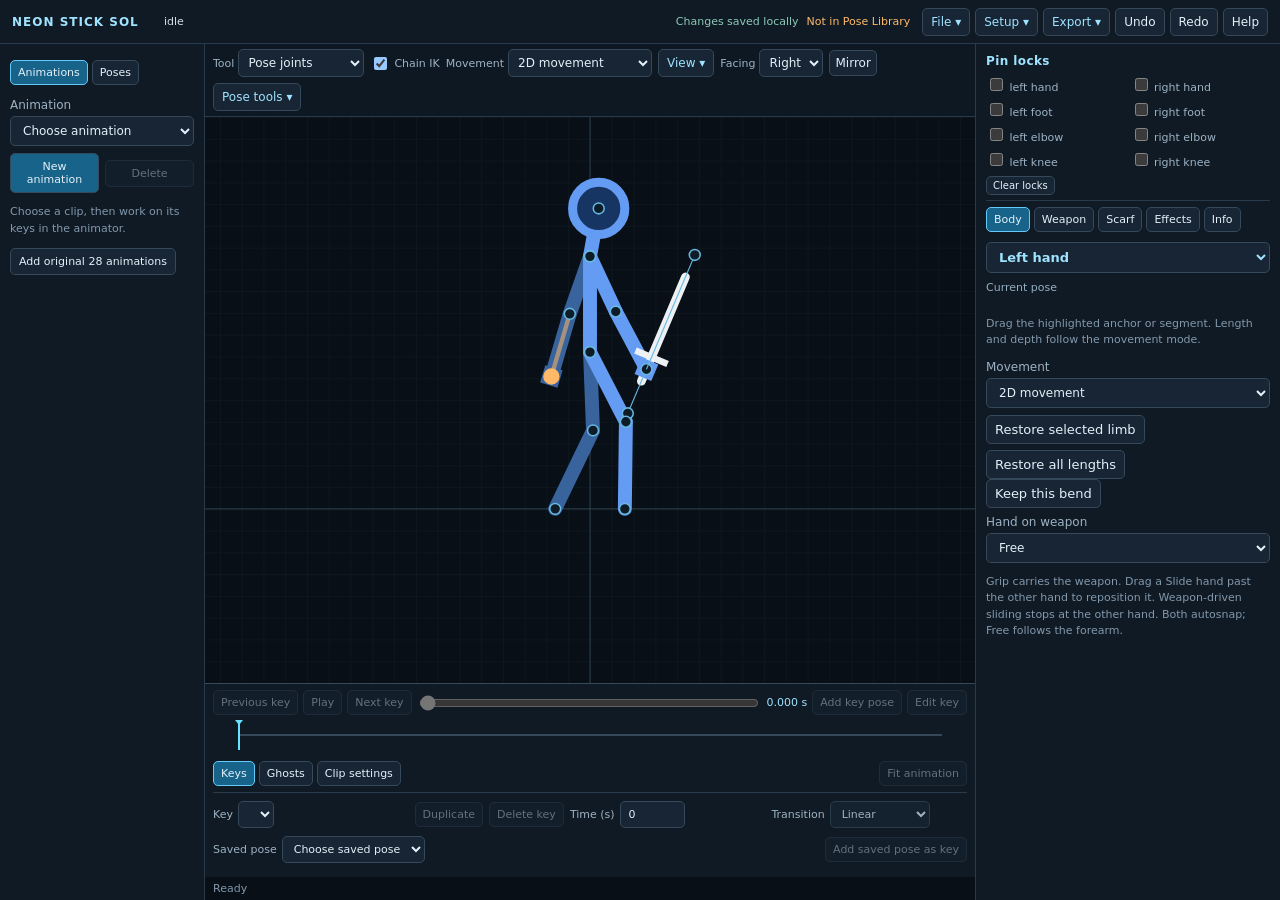
==== commit 29ab64bc: "Publish animator v20 with animated effect stickers" ====
--- a/index.html
+++ b/index.html
@@ -1,7 +1,7 @@
 <!doctype html>
-<html lang="en"><head><meta charset="utf-8"><meta name="viewport" content="width=device-width,initial-scale=1"><title>Sol · Animator</title><link rel="stylesheet" href="style.css?v=2026.10.15.body-restore.v19"></head><body>
+<html lang="en"><head><meta charset="utf-8"><meta name="viewport" content="width=device-width,initial-scale=1"><title>Sol · Animator</title><link rel="stylesheet" href="style.css?v=2026.10.15.stickers.v20"></head><body>
 <header><div><strong>NEON STICK SOL</strong></div><nav>
-<details id="file-menu" class="action-menu"><summary>File</summary><div id="file-menu-content"><button id="import">Import JSON</button><select id="backup-select" aria-label="Previous projects" hidden></select><button id="previous-project" hidden>Export previous project</button><small id="editor-version">2026.10.15.body-restore.v19</small></div></details>
+<details id="file-menu" class="action-menu"><summary>File</summary><div id="file-menu-content"><button id="import">Import JSON</button><select id="backup-select" aria-label="Previous projects" hidden></select><button id="previous-project" hidden>Export previous project</button><small id="editor-version">2026.10.15.stickers.v20</small></div></details>
 <details id="setup-menu" class="action-menu"><summary>Setup</summary><div id="setup-menu-content"><button id="weapon-new">New weapon definition</button></div></details>
 <details id="export-menu" class="action-menu"><summary>Export</summary><div id="export-menu-content"><button id="export-project">Export Project Backup</button><button id="export-pose">Export Pose</button><button id="export-rig">Export character defaults</button><button id="animation-export">Export animation JSON</button><button id="open-sprite-export">Bake sprite frames…</button></div></details>
 <button id="undo">Undo</button><button id="redo">Redo</button><button id="open-help">Help</button></nav>
@@ -25,12 +25,12 @@
 <section id="body-inspector"><p class="section-note">Drag the highlighted anchor or segment. Length and depth follow the movement mode.</p><section id="projection-panel"><label>Movement<select id="limb-solver"><option value="normal">2D movement</option><option value="depth">3D movement</option><option value="free">Free movement</option><option value="stretch">Stretch movement</option></select></label><div class="row"><button id="restore-selected-limb">Restore selected limb</button><button id="restore-all-limbs">Restore all lengths</button></div><button id="capture-bend">Keep this bend</button></section><section id="hand-grip-panel" hidden><label>Hand on weapon<select id="hand-grip-mode"><option value="grip">Grip</option><option value="slide">Slide</option><option value="free">Free</option></select></label><p class="section-note">Grip carries the weapon. Drag a Slide hand past the other hand to reposition it. Weapon-driven sliding stops at the other hand. Both autosnap; Free follows the forearm.</p></section></section>
 <section id="weapon-inspector" hidden><label>Weapon<select id="weapon"><option value="none">No weapon</option><option>sword</option><option>baton</option><option>hammer</option></select></label><label id="weapon-definition-field" hidden>Definition<select id="pose-weapon-definition"></select></label><label>Draw depth<select id="weapon-layer"><option value="front">In front of body</option><option value="behind">Behind body</option></select></label><p class="section-note">Drag the tip to aim. 3D shortens; Free also extends. Select a hand to choose Grip, Slide or Free. Drag the hand, arm or extended base control to carry the weapon. Chain IK lets tip dragging move the arms.</p><details id="weapon-attachment"><summary>Grip attachment</summary><label><input id="weapon-position-lock" type="checkbox" checked> Lock position to hand</label><label><input id="weapon-rotation-lock" type="checkbox"> Lock rotation to hand</label><button id="center-weapon-grip">Center grip on hand</button><button id="capture-grip-offset">Keep this grip</button></details></section>
 <section id="scarf-inspector" hidden><fieldset id="scarf-panel"><legend>Scarf</legend><label><input id="scarf-visible" type="checkbox"> Visible</label><div class="row"><button id="scarf-edit-a">Edit tail A</button><button id="scarf-edit-b">Edit tail B</button></div><label>Tail A layer<select id="scarf-layer-a"></select></label><label>Tail B layer<select id="scarf-layer-b"></select></label></fieldset></section>
-<section id="vfx-panel" hidden><div class="row"><label>Preset<select id="vfx-preset"></select></label><label>Type<select id="vfx-type"></select></label></div><button id="vfx-add">Add effect</button><label>Effect<select id="vfx-select"></select></label><div class="row"><button id="vfx-copy">Duplicate</button><button id="vfx-delete">Delete effect</button></div><div class="tabs" role="tablist" aria-label="Effect properties"><button data-effect-page="appearance" role="tab">Look</button><button data-effect-page="shape" role="tab">Shape</button><button data-effect-page="timing" role="tab">Timing</button></div><div id="vfx-controls"></div><p class="section-note">Use the effect's move, rotate and size handles on the canvas.</p></section>
+<section id="vfx-panel" hidden><h2>Effect Library</h2><label>Category<select id="effect-category"></select></label><div id="effect-library" aria-label="Effect Library"></div><label>Sticker layers<select id="vfx-select" size="3"></select></label><div class="row"><button id="vfx-copy">Duplicate</button><button id="vfx-delete">Delete</button></div><label>Edit<select id="vfx-edit-scope"><option value="effect">Whole sticker</option><option value="key">This key</option></select></label><p class="section-note">Drag the sticker to move. Side handles stretch; corner sizes; top handle rotates. Choose This key to animate changes.</p><div id="vfx-controls"></div><button id="sticker-runtime-export">Export Godot effects</button></section>
 <section id="pose-settings-panel" hidden><label>Pose name<input id="pose-name" maxlength="100"></label><label>Notes<textarea id="notes" rows="3"></textarea></label></section></aside></main>
 <dialog id="character-dialog" aria-label="Character setup"><button data-close-dialog="character-dialog">Close</button><h2>Character</h2><div class="tabs" role="tablist" aria-label="Character setup"><button data-character-page="proportions" role="tab">Proportions</button><button data-character-page="appearance" role="tab">Appearance</button></div><section id="rig-tools"><section id="rig-settings-panel"><h2>Default segment lengths</h2><div id="rig-controls"></div></section></section><section id="appearance-page" hidden><section id="color-panel"><div id="colors"></div></section></section><button id="runtime-rig">Fill original Sol lengths</button></dialog>
 <dialog id="reference-dialog" aria-label="Reference image setup"><button data-close-dialog="reference-dialog">Close</button><h2>Reference image & alignment</h2></dialog>
 <dialog id="sprite-export-dialog" aria-label="Bake sprite frames"><button id="close-sprite-export">Close</button><h2>Bake sprite frames</h2><div class="row"><label>Export weapon<select id="export-weapon"></select></label><label>FPS<input id="sprite-fps" type="number" min="1" max="120" value="24"></label><label>Pixels/unit<input id="sprite-scale" type="number" min="0.25" max="16" step="0.25" value="2"></label><label><input id="sprite-keys-only" type="checkbox"> Key frames only</label><button id="sprite-export">Export sprite frames ZIP</button></div></dialog>
 <dialog id="help-dialog" aria-label="Editor help"><button data-close-dialog="help-dialog">Close</button><h2>Animator help</h2><p>Choose a clip in Animations or load a pose in Poses. Drag anchors to pose; use Pin locks to hold hands or feet. Drag the timeline to preview, then Save preview as key to capture an in-between.</p><p>2D holds lengths. 3D allows foreshortening. Free extends through joint gaps. Stretch shortens and lengthens connected segments. Choose overlapping controls in the anchor dropdown. Attached hands follow the shaft; Free hands follow the forearm. Chain IK lets weapon-tip dragging move the arms. Ghosts are view-only. Setup changes character defaults or the reference image. Export a project backup to keep a portable copy.</p><p>Wheel: zoom. Middle-drag or Space-drag: pan. Arrow keys: nudge the selected control. Shift: larger nudge. Ctrl/Cmd+S: save pose. Ctrl/Cmd+Z / Shift+Z: undo / redo. Escape cancels a drag or closes a dialog/menu.</p></dialog>
-<script src="runtime_rig.js?v=2026.10.15.body-restore.v19"></script><script src="scarf.js?v=2026.10.15.body-restore.v19"></script><script src="vfx.js?v=2026.10.15.body-restore.v19"></script><script src="weapons.js?v=2026.10.15.body-restore.v19"></script><script src="projection.js?v=2026.10.15.body-restore.v19"></script><script src="animation.js?v=2026.10.15.body-restore.v19"></script><script src="attachments.js?v=2026.10.15.body-restore.v19"></script><script src="chains.js?v=2026.10.15.body-restore.v19"></script><script src="reference.js?v=2026.10.15.body-restore.v19"></script><script src="proportions.js?v=2026.10.15.body-restore.v19"></script><script src="model.js?v=2026.10.15.body-restore.v19"></script><script src="workspace_layout.js?v=2026.10.15.body-restore.v19"></script><script src="app.js?v=2026.10.15.body-restore.v19"></script><script src="editor_features.js?v=2026.10.15.body-restore.v19"></script><script src="chain_editor.js?v=2026.10.15.body-restore.v19"></script><script src="sprite_export.js?v=2026.10.15.body-restore.v19"></script><script src="animation_editor.js?v=2026.10.15.body-restore.v19"></script><script src="scarf_editor.js?v=2026.10.15.body-restore.v19"></script><script src="vfx_renderer.js?v=2026.10.15.body-restore.v19"></script><script src="vfx_editor.js?v=2026.10.15.body-restore.v19"></script><script src="workspace_ui.js?v=2026.10.15.body-restore.v19"></script><script src="starter_actions_data.js?v=2026.10.15.body-restore.v19"></script><script src="workspace_authoring.js?v=2026.10.15.body-restore.v19"></script>
-<script src="effects_examples_data.js?v=2026.10.15.body-restore.v19"></script><script src="effects_examples.js?v=2026.10.15.body-restore.v19"></script>
+<script src="runtime_rig.js?v=2026.10.15.stickers.v20"></script><script src="scarf.js?v=2026.10.15.stickers.v20"></script><script src="effect_library.js?v=2026.10.15.stickers.v20"></script><script src="vfx.js?v=2026.10.15.stickers.v20"></script><script src="weapons.js?v=2026.10.15.stickers.v20"></script><script src="projection.js?v=2026.10.15.stickers.v20"></script><script src="animation.js?v=2026.10.15.stickers.v20"></script><script src="attachments.js?v=2026.10.15.stickers.v20"></script><script src="chains.js?v=2026.10.15.stickers.v20"></script><script src="reference.js?v=2026.10.15.stickers.v20"></script><script src="proportions.js?v=2026.10.15.stickers.v20"></script><script src="model.js?v=2026.10.15.stickers.v20"></script><script src="workspace_layout.js?v=2026.10.15.stickers.v20"></script><script src="app.js?v=2026.10.15.stickers.v20"></script><script src="editor_features.js?v=2026.10.15.stickers.v20"></script><script src="chain_editor.js?v=2026.10.15.stickers.v20"></script><script src="sprite_export.js?v=2026.10.15.stickers.v20"></script><script src="animation_editor.js?v=2026.10.15.stickers.v20"></script><script src="scarf_editor.js?v=2026.10.15.stickers.v20"></script><script src="vfx_renderer.js?v=2026.10.15.stickers.v20"></script><script src="vfx_editor.js?v=2026.10.15.stickers.v20"></script><script src="workspace_ui.js?v=2026.10.15.stickers.v20"></script><script src="starter_actions_data.js?v=2026.10.15.stickers.v20"></script><script src="workspace_authoring.js?v=2026.10.15.stickers.v20"></script>
+
 </body></html>
--- a/style.css
+++ b/style.css
@@ -10,3 +10,9 @@
 @media(max-width:850px){body{height:auto;min-height:100dvh;overflow:auto;display:block}header{display:flex;flex-direction:column;align-items:stretch}header nav{flex-wrap:wrap}#editing-context{flex-wrap:wrap}main{display:flex;flex-direction:column;overflow:visible}.workspace{order:0;height:75dvh;min-height:540px}#library-drawer{order:1;max-height:350px;border-top:1px solid #35495b}#object-inspector{order:2;max-height:600px}#bottom-dock{max-height:35vh}.action-menu>div{right:auto;left:0;max-width:85vw}.canvas{min-height:150px}.tabs{flex-wrap:wrap}}
 
 #anchor-select{width:100%;margin:4px 0 7px;color:#9fe3ff;font-weight:600}
+/* Animated sticker browser and compact inspector. */
+#effect-library{display:grid;grid-template-columns:repeat(2,minmax(0,1fr));gap:6px;max-height:235px;overflow:auto;margin:8px 0}
+#effect-library button{display:flex;flex-direction:column;align-items:center;padding:4px;font-size:11px;min-width:0;background:#172430}
+#effect-library img{width:100%;height:65px;object-fit:contain;pointer-events:none}
+#effect-library span{white-space:normal}.sticker-fields{display:grid;grid-template-columns:1fr 1fr;gap:4px}.sticker-fields label{min-width:0}.sticker-fields input{max-width:100%;box-sizing:border-box}#vfx-select{width:100%}#vfx-controls fieldset{margin:8px 0}#vfx-controls details{margin:8px 0}#vfx-tracks{max-height:95px;overflow:auto}
+.sticker-fields label{display:flex;flex-direction:column;gap:3px}#sticker-transform input{width:100%}#sticker-transform{display:block}#vfx-controls summary{cursor:pointer}
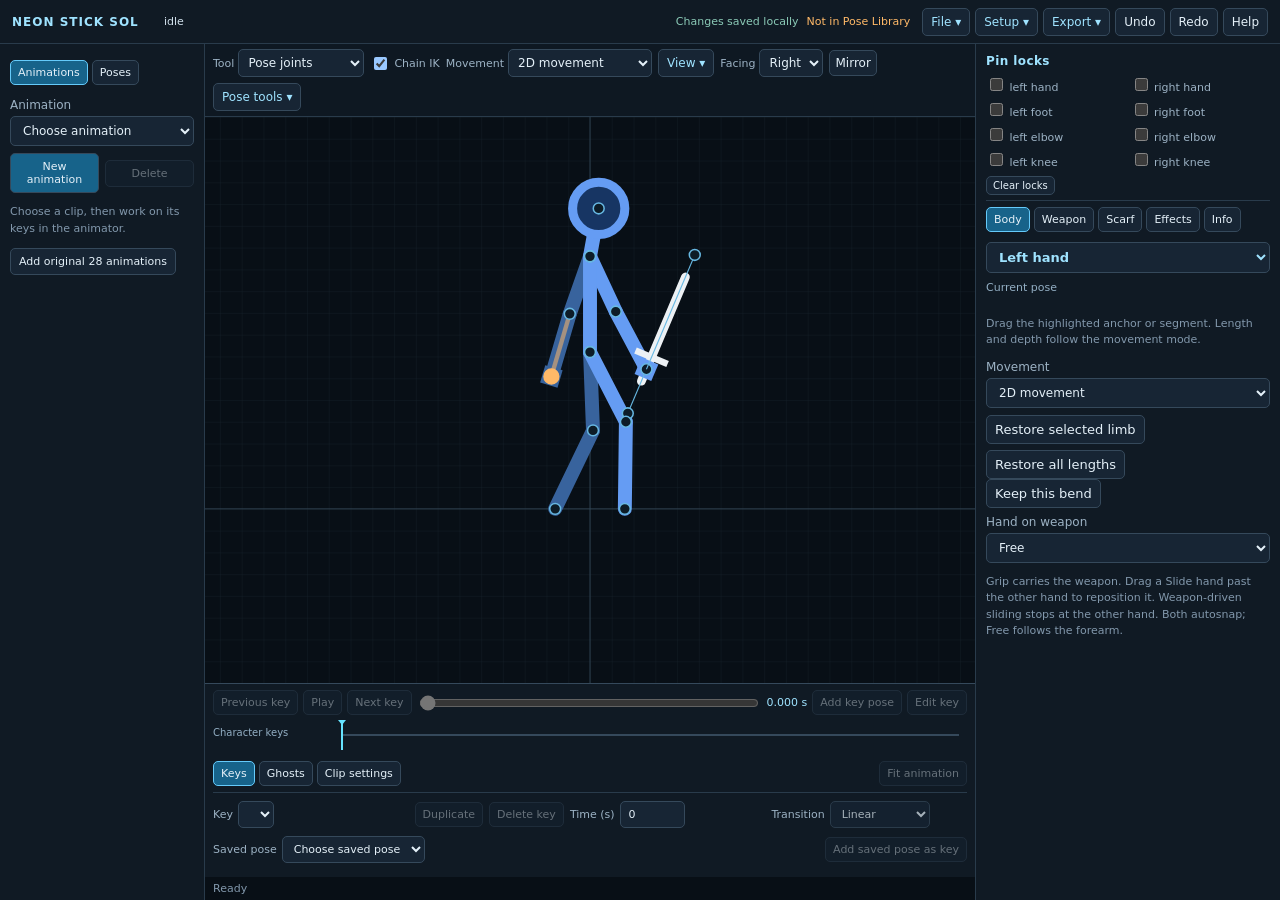
==== commit 828fb4f8: "Publish v21 manual sticker timeline and group editing" ====
--- a/index.html
+++ b/index.html
@@ -1,7 +1,7 @@
 <!doctype html>
-<html lang="en"><head><meta charset="utf-8"><meta name="viewport" content="width=device-width,initial-scale=1"><title>Sol · Animator</title><link rel="stylesheet" href="style.css?v=2026.10.15.stickers.v20"></head><body>
+<html lang="en"><head><meta charset="utf-8"><meta name="viewport" content="width=device-width,initial-scale=1"><title>Sol · Animator</title><link rel="stylesheet" href="style.css?v=2026.10.15.manual-stickers.v21"></head><body>
 <header><div><strong>NEON STICK SOL</strong></div><nav>
-<details id="file-menu" class="action-menu"><summary>File</summary><div id="file-menu-content"><button id="import">Import JSON</button><select id="backup-select" aria-label="Previous projects" hidden></select><button id="previous-project" hidden>Export previous project</button><small id="editor-version">2026.10.15.stickers.v20</small></div></details>
+<details id="file-menu" class="action-menu"><summary>File</summary><div id="file-menu-content"><button id="import">Import JSON</button><select id="backup-select" aria-label="Previous projects" hidden></select><button id="previous-project" hidden>Export previous project</button><small id="editor-version">2026.10.15.manual-stickers.v21</small></div></details>
 <details id="setup-menu" class="action-menu"><summary>Setup</summary><div id="setup-menu-content"><button id="weapon-new">New weapon definition</button></div></details>
 <details id="export-menu" class="action-menu"><summary>Export</summary><div id="export-menu-content"><button id="export-project">Export Project Backup</button><button id="export-pose">Export Pose</button><button id="export-rig">Export character defaults</button><button id="animation-export">Export animation JSON</button><button id="open-sprite-export">Bake sprite frames…</button></div></details>
 <button id="undo">Undo</button><button id="redo">Redo</button><button id="open-help">Help</button></nav>
@@ -25,12 +25,12 @@
 <section id="body-inspector"><p class="section-note">Drag the highlighted anchor or segment. Length and depth follow the movement mode.</p><section id="projection-panel"><label>Movement<select id="limb-solver"><option value="normal">2D movement</option><option value="depth">3D movement</option><option value="free">Free movement</option><option value="stretch">Stretch movement</option></select></label><div class="row"><button id="restore-selected-limb">Restore selected limb</button><button id="restore-all-limbs">Restore all lengths</button></div><button id="capture-bend">Keep this bend</button></section><section id="hand-grip-panel" hidden><label>Hand on weapon<select id="hand-grip-mode"><option value="grip">Grip</option><option value="slide">Slide</option><option value="free">Free</option></select></label><p class="section-note">Grip carries the weapon. Drag a Slide hand past the other hand to reposition it. Weapon-driven sliding stops at the other hand. Both autosnap; Free follows the forearm.</p></section></section>
 <section id="weapon-inspector" hidden><label>Weapon<select id="weapon"><option value="none">No weapon</option><option>sword</option><option>baton</option><option>hammer</option></select></label><label id="weapon-definition-field" hidden>Definition<select id="pose-weapon-definition"></select></label><label>Draw depth<select id="weapon-layer"><option value="front">In front of body</option><option value="behind">Behind body</option></select></label><p class="section-note">Drag the tip to aim. 3D shortens; Free also extends. Select a hand to choose Grip, Slide or Free. Drag the hand, arm or extended base control to carry the weapon. Chain IK lets tip dragging move the arms.</p><details id="weapon-attachment"><summary>Grip attachment</summary><label><input id="weapon-position-lock" type="checkbox" checked> Lock position to hand</label><label><input id="weapon-rotation-lock" type="checkbox"> Lock rotation to hand</label><button id="center-weapon-grip">Center grip on hand</button><button id="capture-grip-offset">Keep this grip</button></details></section>
 <section id="scarf-inspector" hidden><fieldset id="scarf-panel"><legend>Scarf</legend><label><input id="scarf-visible" type="checkbox"> Visible</label><div class="row"><button id="scarf-edit-a">Edit tail A</button><button id="scarf-edit-b">Edit tail B</button></div><label>Tail A layer<select id="scarf-layer-a"></select></label><label>Tail B layer<select id="scarf-layer-b"></select></label></fieldset></section>
-<section id="vfx-panel" hidden><h2>Effect Library</h2><label>Category<select id="effect-category"></select></label><div id="effect-library" aria-label="Effect Library"></div><label>Sticker layers<select id="vfx-select" size="3"></select></label><div class="row"><button id="vfx-copy">Duplicate</button><button id="vfx-delete">Delete</button></div><label>Edit<select id="vfx-edit-scope"><option value="effect">Whole sticker</option><option value="key">This key</option></select></label><p class="section-note">Drag the sticker to move. Side handles stretch; corner sizes; top handle rotates. Choose This key to animate changes.</p><div id="vfx-controls"></div><button id="sticker-runtime-export">Export Godot effects</button></section>
+<section id="vfx-panel" hidden><h2>Effect Library</h2><label>Image set<select id="effect-set"></select></label><div id="effect-library" aria-label="Effect Library"></div><label>Sticker layers<select id="vfx-select" size="4" multiple aria-label="Sticker selection"></select></label><div class="row"><button id="vfx-copy">Duplicate</button><button id="vfx-delete">Delete</button></div><label>Edit<select id="vfx-edit-scope"><option value="effect">Whole animation</option><option value="key">This key</option></select></label><p class="section-note">Shift-click stickers or timeline rows to select a group. Drag to move; side handles stretch; corner sizes; top handle rotates. This key edits only the selected character key.</p><div id="vfx-controls"></div><button id="sticker-runtime-export">Export Godot effects</button></section>
 <section id="pose-settings-panel" hidden><label>Pose name<input id="pose-name" maxlength="100"></label><label>Notes<textarea id="notes" rows="3"></textarea></label></section></aside></main>
 <dialog id="character-dialog" aria-label="Character setup"><button data-close-dialog="character-dialog">Close</button><h2>Character</h2><div class="tabs" role="tablist" aria-label="Character setup"><button data-character-page="proportions" role="tab">Proportions</button><button data-character-page="appearance" role="tab">Appearance</button></div><section id="rig-tools"><section id="rig-settings-panel"><h2>Default segment lengths</h2><div id="rig-controls"></div></section></section><section id="appearance-page" hidden><section id="color-panel"><div id="colors"></div></section></section><button id="runtime-rig">Fill original Sol lengths</button></dialog>
 <dialog id="reference-dialog" aria-label="Reference image setup"><button data-close-dialog="reference-dialog">Close</button><h2>Reference image & alignment</h2></dialog>
 <dialog id="sprite-export-dialog" aria-label="Bake sprite frames"><button id="close-sprite-export">Close</button><h2>Bake sprite frames</h2><div class="row"><label>Export weapon<select id="export-weapon"></select></label><label>FPS<input id="sprite-fps" type="number" min="1" max="120" value="24"></label><label>Pixels/unit<input id="sprite-scale" type="number" min="0.25" max="16" step="0.25" value="2"></label><label><input id="sprite-keys-only" type="checkbox"> Key frames only</label><button id="sprite-export">Export sprite frames ZIP</button></div></dialog>
 <dialog id="help-dialog" aria-label="Editor help"><button data-close-dialog="help-dialog">Close</button><h2>Animator help</h2><p>Choose a clip in Animations or load a pose in Poses. Drag anchors to pose; use Pin locks to hold hands or feet. Drag the timeline to preview, then Save preview as key to capture an in-between.</p><p>2D holds lengths. 3D allows foreshortening. Free extends through joint gaps. Stretch shortens and lengthens connected segments. Choose overlapping controls in the anchor dropdown. Attached hands follow the shaft; Free hands follow the forearm. Chain IK lets weapon-tip dragging move the arms. Ghosts are view-only. Setup changes character defaults or the reference image. Export a project backup to keep a portable copy.</p><p>Wheel: zoom. Middle-drag or Space-drag: pan. Arrow keys: nudge the selected control. Shift: larger nudge. Ctrl/Cmd+S: save pose. Ctrl/Cmd+Z / Shift+Z: undo / redo. Escape cancels a drag or closes a dialog/menu.</p></dialog>
-<script src="runtime_rig.js?v=2026.10.15.stickers.v20"></script><script src="scarf.js?v=2026.10.15.stickers.v20"></script><script src="effect_library.js?v=2026.10.15.stickers.v20"></script><script src="vfx.js?v=2026.10.15.stickers.v20"></script><script src="weapons.js?v=2026.10.15.stickers.v20"></script><script src="projection.js?v=2026.10.15.stickers.v20"></script><script src="animation.js?v=2026.10.15.stickers.v20"></script><script src="attachments.js?v=2026.10.15.stickers.v20"></script><script src="chains.js?v=2026.10.15.stickers.v20"></script><script src="reference.js?v=2026.10.15.stickers.v20"></script><script src="proportions.js?v=2026.10.15.stickers.v20"></script><script src="model.js?v=2026.10.15.stickers.v20"></script><script src="workspace_layout.js?v=2026.10.15.stickers.v20"></script><script src="app.js?v=2026.10.15.stickers.v20"></script><script src="editor_features.js?v=2026.10.15.stickers.v20"></script><script src="chain_editor.js?v=2026.10.15.stickers.v20"></script><script src="sprite_export.js?v=2026.10.15.stickers.v20"></script><script src="animation_editor.js?v=2026.10.15.stickers.v20"></script><script src="scarf_editor.js?v=2026.10.15.stickers.v20"></script><script src="vfx_renderer.js?v=2026.10.15.stickers.v20"></script><script src="vfx_editor.js?v=2026.10.15.stickers.v20"></script><script src="workspace_ui.js?v=2026.10.15.stickers.v20"></script><script src="starter_actions_data.js?v=2026.10.15.stickers.v20"></script><script src="workspace_authoring.js?v=2026.10.15.stickers.v20"></script>
+<script src="runtime_rig.js?v=2026.10.15.manual-stickers.v21"></script><script src="scarf.js?v=2026.10.15.manual-stickers.v21"></script><script src="effect_library.js?v=2026.10.15.manual-stickers.v21"></script><script src="vfx.js?v=2026.10.15.manual-stickers.v21"></script><script src="weapons.js?v=2026.10.15.manual-stickers.v21"></script><script src="projection.js?v=2026.10.15.manual-stickers.v21"></script><script src="animation.js?v=2026.10.15.manual-stickers.v21"></script><script src="attachments.js?v=2026.10.15.manual-stickers.v21"></script><script src="chains.js?v=2026.10.15.manual-stickers.v21"></script><script src="reference.js?v=2026.10.15.manual-stickers.v21"></script><script src="proportions.js?v=2026.10.15.manual-stickers.v21"></script><script src="model.js?v=2026.10.15.manual-stickers.v21"></script><script src="workspace_layout.js?v=2026.10.15.manual-stickers.v21"></script><script src="app.js?v=2026.10.15.manual-stickers.v21"></script><script src="editor_features.js?v=2026.10.15.manual-stickers.v21"></script><script src="chain_editor.js?v=2026.10.15.manual-stickers.v21"></script><script src="sprite_export.js?v=2026.10.15.manual-stickers.v21"></script><script src="animation_editor.js?v=2026.10.15.manual-stickers.v21"></script><script src="scarf_editor.js?v=2026.10.15.manual-stickers.v21"></script><script src="vfx_renderer.js?v=2026.10.15.manual-stickers.v21"></script><script src="vfx_editor.js?v=2026.10.15.manual-stickers.v21"></script><script src="effect_timeline.js?v=2026.10.15.manual-stickers.v21"></script><script src="sticker_canvas.js?v=2026.10.15.manual-stickers.v21"></script><script src="workspace_ui.js?v=2026.10.15.manual-stickers.v21"></script><script src="starter_actions_data.js?v=2026.10.15.manual-stickers.v21"></script><script src="workspace_authoring.js?v=2026.10.15.manual-stickers.v21"></script>
 
 </body></html>
--- a/style.css
+++ b/style.css
@@ -16,3 +16,17 @@
 #effect-library img{width:100%;height:65px;object-fit:contain;pointer-events:none}
 #effect-library span{white-space:normal}.sticker-fields{display:grid;grid-template-columns:1fr 1fr;gap:4px}.sticker-fields label{min-width:0}.sticker-fields input{max-width:100%;box-sizing:border-box}#vfx-select{width:100%}#vfx-controls fieldset{margin:8px 0}#vfx-controls details{margin:8px 0}#vfx-tracks{max-height:95px;overflow:auto}
 .sticker-fields label{display:flex;flex-direction:column;gap:3px}#sticker-transform input{width:100%}#sticker-transform{display:block}#vfx-controls summary{cursor:pointer}
+/* Still-image selection and aligned timing lanes. */
+#effect-library{grid-template-columns:repeat(3,minmax(0,1fr));max-height:235px}#effect-library img{height:62px}#effect-library button{font-size:10px}
+#key-track{margin-left:128px;margin-right:8px}#key-track:before{content:'Character keys';position:absolute;left:-128px;top:7px;width:120px;font-size:10px;color:#93afc4}
+#vfx-tracks{margin:4px 8px 4px 0;max-height:170px;overflow-y:auto;overflow-x:hidden;scrollbar-gutter:stable}
+.effect-track-heading{font-size:10px;color:#93afc4;padding:4px 0}.effect-track-row{display:grid;grid-template-columns:128px minmax(0,1fr);height:30px;gap:0;align-items:center}
+#animation-panel .effect-row-label{width:122px;overflow:hidden;text-overflow:ellipsis;white-space:nowrap;padding:4px;text-align:left;font-size:10px;height:26px;background:#142331}
+.effect-time-lane{position:relative;height:27px;background:repeating-linear-gradient(90deg,#293b4b55 0,#293b4b55 1px,transparent 1px,transparent 10%);border-bottom:1px solid #26394a;touch-action:none}
+.effect-time-lane:after{content:'';position:absolute;left:var(--effect-playhead,0%);top:0;bottom:0;border-left:1px solid #66e3ff88;pointer-events:none;z-index:3}
+.effect-time-bar{position:absolute;top:3px;height:22px;background:#294e68;border:1px solid #6799b7;border-radius:3px;cursor:grab;touch-action:none;min-width:2px;user-select:none}
+.effect-time-handle{position:absolute;top:-2px;bottom:-2px;width:9px;background:#95c8dd;border:1px solid #112533;border-radius:2px;cursor:ew-resize;z-index:5;color:#112533;text-align:center;line-height:22px;font-size:10px}
+.effect-time-handle.start{left:-4px}.effect-time-handle.end{right:-4px}.effect-bar-caption{display:block;overflow:hidden;white-space:nowrap;text-align:center;font-size:10px;line-height:20px;padding:0 5px;color:#e2f3ff}
+.effect-track-row.selected .effect-row-label{border-color:#ffb968;color:#ffcb8d}.effect-track-row.selected .effect-time-bar{background:#66502e;border-color:#ffbd6c}.effect-track-row.selected .effect-time-handle{background:#ffbd6c}
+.effect-empty{margin-left:128px}#bottom-dock{max-height:43vh}#vfx-select option:checked{background:#326885}
+@media(max-width:850px){#key-track{margin-left:100px}.effect-track-row{grid-template-columns:100px minmax(0,1fr)}#animation-panel .effect-row-label{width:94px}#key-track:before{left:-100px;width:94px}#bottom-dock{max-height:43vh}}
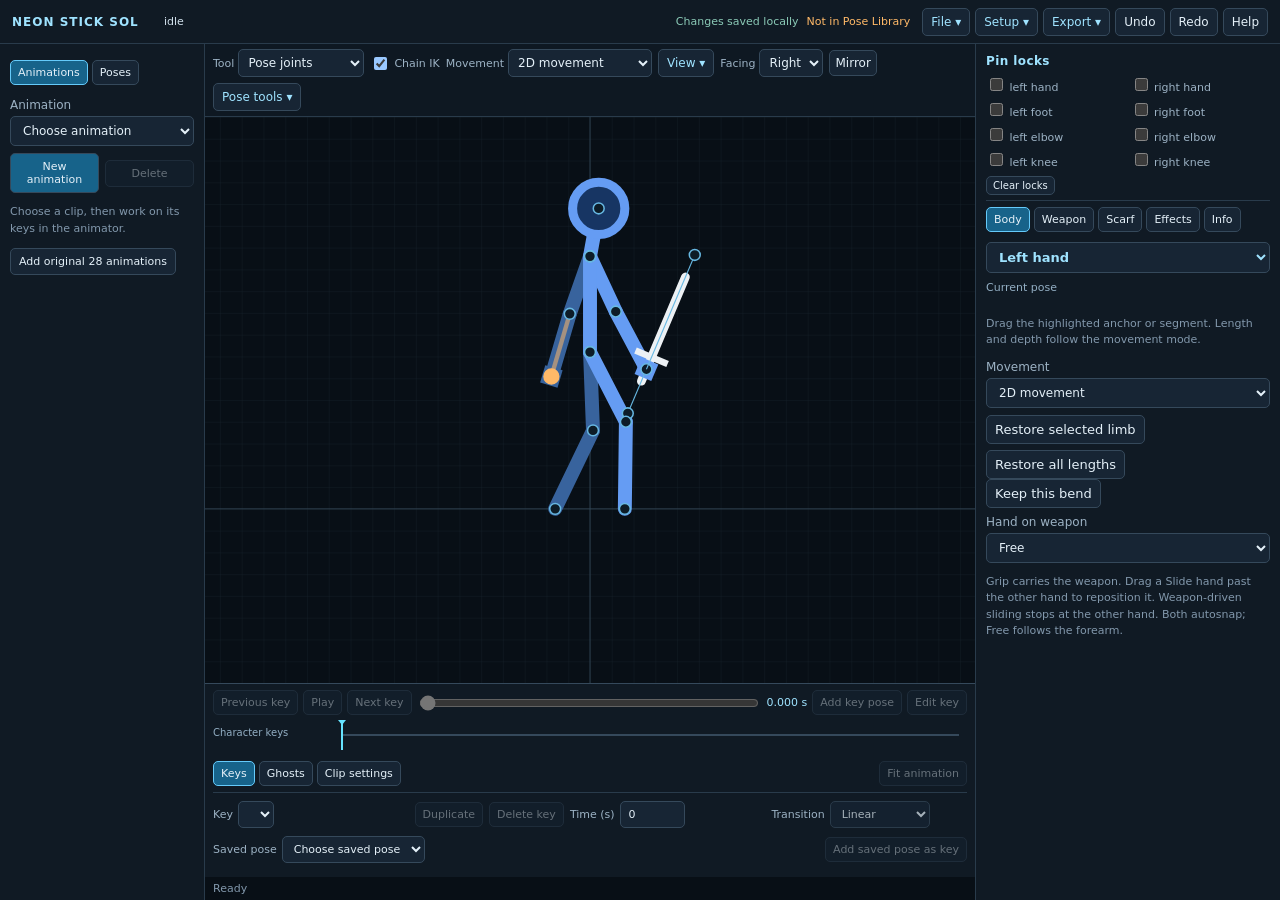
==== commit a940a252: "Publish v22 centered effect pivots and compact inspector" ====
--- a/index.html
+++ b/index.html
@@ -1,7 +1,7 @@
 <!doctype html>
-<html lang="en"><head><meta charset="utf-8"><meta name="viewport" content="width=device-width,initial-scale=1"><title>Sol · Animator</title><link rel="stylesheet" href="style.css?v=2026.10.15.manual-stickers.v21"></head><body>
+<html lang="en"><head><meta charset="utf-8"><meta name="viewport" content="width=device-width,initial-scale=1"><title>Sol · Animator</title><link rel="stylesheet" href="style.css?v=2026.10.15.centered-stickers.v22"></head><body>
 <header><div><strong>NEON STICK SOL</strong></div><nav>
-<details id="file-menu" class="action-menu"><summary>File</summary><div id="file-menu-content"><button id="import">Import JSON</button><select id="backup-select" aria-label="Previous projects" hidden></select><button id="previous-project" hidden>Export previous project</button><small id="editor-version">2026.10.15.manual-stickers.v21</small></div></details>
+<details id="file-menu" class="action-menu"><summary>File</summary><div id="file-menu-content"><button id="import">Import JSON</button><select id="backup-select" aria-label="Previous projects" hidden></select><button id="previous-project" hidden>Export previous project</button><small id="editor-version">2026.10.15.centered-stickers.v22</small></div></details>
 <details id="setup-menu" class="action-menu"><summary>Setup</summary><div id="setup-menu-content"><button id="weapon-new">New weapon definition</button></div></details>
 <details id="export-menu" class="action-menu"><summary>Export</summary><div id="export-menu-content"><button id="export-project">Export Project Backup</button><button id="export-pose">Export Pose</button><button id="export-rig">Export character defaults</button><button id="animation-export">Export animation JSON</button><button id="open-sprite-export">Bake sprite frames…</button></div></details>
 <button id="undo">Undo</button><button id="redo">Redo</button><button id="open-help">Help</button></nav>
@@ -25,12 +25,12 @@
 <section id="body-inspector"><p class="section-note">Drag the highlighted anchor or segment. Length and depth follow the movement mode.</p><section id="projection-panel"><label>Movement<select id="limb-solver"><option value="normal">2D movement</option><option value="depth">3D movement</option><option value="free">Free movement</option><option value="stretch">Stretch movement</option></select></label><div class="row"><button id="restore-selected-limb">Restore selected limb</button><button id="restore-all-limbs">Restore all lengths</button></div><button id="capture-bend">Keep this bend</button></section><section id="hand-grip-panel" hidden><label>Hand on weapon<select id="hand-grip-mode"><option value="grip">Grip</option><option value="slide">Slide</option><option value="free">Free</option></select></label><p class="section-note">Grip carries the weapon. Drag a Slide hand past the other hand to reposition it. Weapon-driven sliding stops at the other hand. Both autosnap; Free follows the forearm.</p></section></section>
 <section id="weapon-inspector" hidden><label>Weapon<select id="weapon"><option value="none">No weapon</option><option>sword</option><option>baton</option><option>hammer</option></select></label><label id="weapon-definition-field" hidden>Definition<select id="pose-weapon-definition"></select></label><label>Draw depth<select id="weapon-layer"><option value="front">In front of body</option><option value="behind">Behind body</option></select></label><p class="section-note">Drag the tip to aim. 3D shortens; Free also extends. Select a hand to choose Grip, Slide or Free. Drag the hand, arm or extended base control to carry the weapon. Chain IK lets tip dragging move the arms.</p><details id="weapon-attachment"><summary>Grip attachment</summary><label><input id="weapon-position-lock" type="checkbox" checked> Lock position to hand</label><label><input id="weapon-rotation-lock" type="checkbox"> Lock rotation to hand</label><button id="center-weapon-grip">Center grip on hand</button><button id="capture-grip-offset">Keep this grip</button></details></section>
 <section id="scarf-inspector" hidden><fieldset id="scarf-panel"><legend>Scarf</legend><label><input id="scarf-visible" type="checkbox"> Visible</label><div class="row"><button id="scarf-edit-a">Edit tail A</button><button id="scarf-edit-b">Edit tail B</button></div><label>Tail A layer<select id="scarf-layer-a"></select></label><label>Tail B layer<select id="scarf-layer-b"></select></label></fieldset></section>
-<section id="vfx-panel" hidden><h2>Effect Library</h2><label>Image set<select id="effect-set"></select></label><div id="effect-library" aria-label="Effect Library"></div><label>Sticker layers<select id="vfx-select" size="4" multiple aria-label="Sticker selection"></select></label><div class="row"><button id="vfx-copy">Duplicate</button><button id="vfx-delete">Delete</button></div><label>Edit<select id="vfx-edit-scope"><option value="effect">Whole animation</option><option value="key">This key</option></select></label><p class="section-note">Shift-click stickers or timeline rows to select a group. Drag to move; side handles stretch; corner sizes; top handle rotates. This key edits only the selected character key.</p><div id="vfx-controls"></div><button id="sticker-runtime-export">Export Godot effects</button></section>
+<section id="vfx-panel" hidden><label class="sticker-layer-label">Sticker layers<select id="vfx-select" size="3" multiple aria-label="Sticker selection"></select></label><div class="sticker-layer-actions"><button id="vfx-copy">Duplicate</button><button id="vfx-delete">Delete</button><span id="sticker-layer-order"></span></div><details id="sticker-library" open><summary>Add sticker image</summary><label>Image set<select id="effect-set"></select></label><div id="effect-library" aria-label="Effect Library"></div></details><label class="sticker-scope">Edit<select id="vfx-edit-scope"><option value="effect">Whole animation</option><option value="key">This key</option></select></label><div id="vfx-controls"></div><details id="sticker-more"><summary>More options &amp; help</summary><p class="section-note">Shift-click images or timeline rows to group. Center moves; sides stretch; corner sizes; top handle rotates. Use This key for a single character key.</p><button id="sticker-runtime-export">Export Godot effects</button></details></section>
 <section id="pose-settings-panel" hidden><label>Pose name<input id="pose-name" maxlength="100"></label><label>Notes<textarea id="notes" rows="3"></textarea></label></section></aside></main>
 <dialog id="character-dialog" aria-label="Character setup"><button data-close-dialog="character-dialog">Close</button><h2>Character</h2><div class="tabs" role="tablist" aria-label="Character setup"><button data-character-page="proportions" role="tab">Proportions</button><button data-character-page="appearance" role="tab">Appearance</button></div><section id="rig-tools"><section id="rig-settings-panel"><h2>Default segment lengths</h2><div id="rig-controls"></div></section></section><section id="appearance-page" hidden><section id="color-panel"><div id="colors"></div></section></section><button id="runtime-rig">Fill original Sol lengths</button></dialog>
 <dialog id="reference-dialog" aria-label="Reference image setup"><button data-close-dialog="reference-dialog">Close</button><h2>Reference image & alignment</h2></dialog>
 <dialog id="sprite-export-dialog" aria-label="Bake sprite frames"><button id="close-sprite-export">Close</button><h2>Bake sprite frames</h2><div class="row"><label>Export weapon<select id="export-weapon"></select></label><label>FPS<input id="sprite-fps" type="number" min="1" max="120" value="24"></label><label>Pixels/unit<input id="sprite-scale" type="number" min="0.25" max="16" step="0.25" value="2"></label><label><input id="sprite-keys-only" type="checkbox"> Key frames only</label><button id="sprite-export">Export sprite frames ZIP</button></div></dialog>
 <dialog id="help-dialog" aria-label="Editor help"><button data-close-dialog="help-dialog">Close</button><h2>Animator help</h2><p>Choose a clip in Animations or load a pose in Poses. Drag anchors to pose; use Pin locks to hold hands or feet. Drag the timeline to preview, then Save preview as key to capture an in-between.</p><p>2D holds lengths. 3D allows foreshortening. Free extends through joint gaps. Stretch shortens and lengthens connected segments. Choose overlapping controls in the anchor dropdown. Attached hands follow the shaft; Free hands follow the forearm. Chain IK lets weapon-tip dragging move the arms. Ghosts are view-only. Setup changes character defaults or the reference image. Export a project backup to keep a portable copy.</p><p>Wheel: zoom. Middle-drag or Space-drag: pan. Arrow keys: nudge the selected control. Shift: larger nudge. Ctrl/Cmd+S: save pose. Ctrl/Cmd+Z / Shift+Z: undo / redo. Escape cancels a drag or closes a dialog/menu.</p></dialog>
-<script src="runtime_rig.js?v=2026.10.15.manual-stickers.v21"></script><script src="scarf.js?v=2026.10.15.manual-stickers.v21"></script><script src="effect_library.js?v=2026.10.15.manual-stickers.v21"></script><script src="vfx.js?v=2026.10.15.manual-stickers.v21"></script><script src="weapons.js?v=2026.10.15.manual-stickers.v21"></script><script src="projection.js?v=2026.10.15.manual-stickers.v21"></script><script src="animation.js?v=2026.10.15.manual-stickers.v21"></script><script src="attachments.js?v=2026.10.15.manual-stickers.v21"></script><script src="chains.js?v=2026.10.15.manual-stickers.v21"></script><script src="reference.js?v=2026.10.15.manual-stickers.v21"></script><script src="proportions.js?v=2026.10.15.manual-stickers.v21"></script><script src="model.js?v=2026.10.15.manual-stickers.v21"></script><script src="workspace_layout.js?v=2026.10.15.manual-stickers.v21"></script><script src="app.js?v=2026.10.15.manual-stickers.v21"></script><script src="editor_features.js?v=2026.10.15.manual-stickers.v21"></script><script src="chain_editor.js?v=2026.10.15.manual-stickers.v21"></script><script src="sprite_export.js?v=2026.10.15.manual-stickers.v21"></script><script src="animation_editor.js?v=2026.10.15.manual-stickers.v21"></script><script src="scarf_editor.js?v=2026.10.15.manual-stickers.v21"></script><script src="vfx_renderer.js?v=2026.10.15.manual-stickers.v21"></script><script src="vfx_editor.js?v=2026.10.15.manual-stickers.v21"></script><script src="effect_timeline.js?v=2026.10.15.manual-stickers.v21"></script><script src="sticker_canvas.js?v=2026.10.15.manual-stickers.v21"></script><script src="workspace_ui.js?v=2026.10.15.manual-stickers.v21"></script><script src="starter_actions_data.js?v=2026.10.15.manual-stickers.v21"></script><script src="workspace_authoring.js?v=2026.10.15.manual-stickers.v21"></script>
+<script src="runtime_rig.js?v=2026.10.15.centered-stickers.v22"></script><script src="scarf.js?v=2026.10.15.centered-stickers.v22"></script><script src="effect_library.js?v=2026.10.15.centered-stickers.v22"></script><script src="vfx.js?v=2026.10.15.centered-stickers.v22"></script><script src="weapons.js?v=2026.10.15.centered-stickers.v22"></script><script src="projection.js?v=2026.10.15.centered-stickers.v22"></script><script src="animation.js?v=2026.10.15.centered-stickers.v22"></script><script src="attachments.js?v=2026.10.15.centered-stickers.v22"></script><script src="chains.js?v=2026.10.15.centered-stickers.v22"></script><script src="reference.js?v=2026.10.15.centered-stickers.v22"></script><script src="proportions.js?v=2026.10.15.centered-stickers.v22"></script><script src="model.js?v=2026.10.15.centered-stickers.v22"></script><script src="workspace_layout.js?v=2026.10.15.centered-stickers.v22"></script><script src="app.js?v=2026.10.15.centered-stickers.v22"></script><script src="editor_features.js?v=2026.10.15.centered-stickers.v22"></script><script src="chain_editor.js?v=2026.10.15.centered-stickers.v22"></script><script src="sprite_export.js?v=2026.10.15.centered-stickers.v22"></script><script src="animation_editor.js?v=2026.10.15.centered-stickers.v22"></script><script src="scarf_editor.js?v=2026.10.15.centered-stickers.v22"></script><script src="vfx_renderer.js?v=2026.10.15.centered-stickers.v22"></script><script src="vfx_editor.js?v=2026.10.15.centered-stickers.v22"></script><script src="effect_timeline.js?v=2026.10.15.centered-stickers.v22"></script><script src="sticker_canvas.js?v=2026.10.15.centered-stickers.v22"></script><script src="workspace_ui.js?v=2026.10.15.centered-stickers.v22"></script><script src="starter_actions_data.js?v=2026.10.15.centered-stickers.v22"></script><script src="workspace_authoring.js?v=2026.10.15.centered-stickers.v22"></script>
 
 </body></html>
--- a/style.css
+++ b/style.css
@@ -30,3 +30,6 @@
 .effect-track-row.selected .effect-row-label{border-color:#ffb968;color:#ffcb8d}.effect-track-row.selected .effect-time-bar{background:#66502e;border-color:#ffbd6c}.effect-track-row.selected .effect-time-handle{background:#ffbd6c}
 .effect-empty{margin-left:128px}#bottom-dock{max-height:43vh}#vfx-select option:checked{background:#326885}
 @media(max-width:850px){#key-track{margin-left:100px}.effect-track-row{grid-template-columns:100px minmax(0,1fr)}#animation-panel .effect-row-label{width:94px}#key-track:before{left:-100px;width:94px}#bottom-dock{max-height:43vh}}
+/* Compact effects inspector: layers first; common controls fit without the image browser. */
+#vfx-panel>label,#vfx-controls label{margin:4px 0}#vfx-panel select,#vfx-panel input:not([type=checkbox]){padding:4px 6px;font-size:12px}#vfx-select{height:66px}.sticker-layer-actions{display:flex;align-items:center;gap:5px;margin-bottom:7px}.sticker-layer-actions>button{padding:4px 7px;font-size:11px}#sticker-layer-order{margin-left:auto;width:78px}#sticker-layer-order label{display:flex;align-items:center;gap:4px;font-size:10px;margin:0}#sticker-layer-order input{width:45px;margin:0}#vfx-panel details{border-top:1px solid #293b4b;padding:6px 0}#vfx-panel summary{font-size:11px}.sticker-scope{display:flex;align-items:center;gap:8px}.sticker-scope>select{margin:0;flex:1}#vfx-panel .sticker-fields{gap:3px 7px}#vfx-panel .sticker-fields button{padding:4px;font-size:11px}#vfx-panel .sticker-fields label:has(input[type=range]){grid-column:1/-1}#vfx-panel .sticker-fields output{font-size:10px;display:inline}#vfx-controls .sticker-field-grid{display:grid;grid-template-columns:1fr 1fr;gap:2px 8px}#vfx-controls .section-note{font-size:10px;margin:4px 0}#effect-library{max-height:150px;gap:4px}#effect-library svg{width:100%;height:43px;pointer-events:none}#effect-library button{font-size:9px;padding:3px}#sticker-more .section-note{font-size:10px;margin:6px 0}#sticker-runtime-export{font-size:11px;padding:4px 7px}
+#sticker-layer-order{width:88px}#sticker-layer-order label{white-space:nowrap}
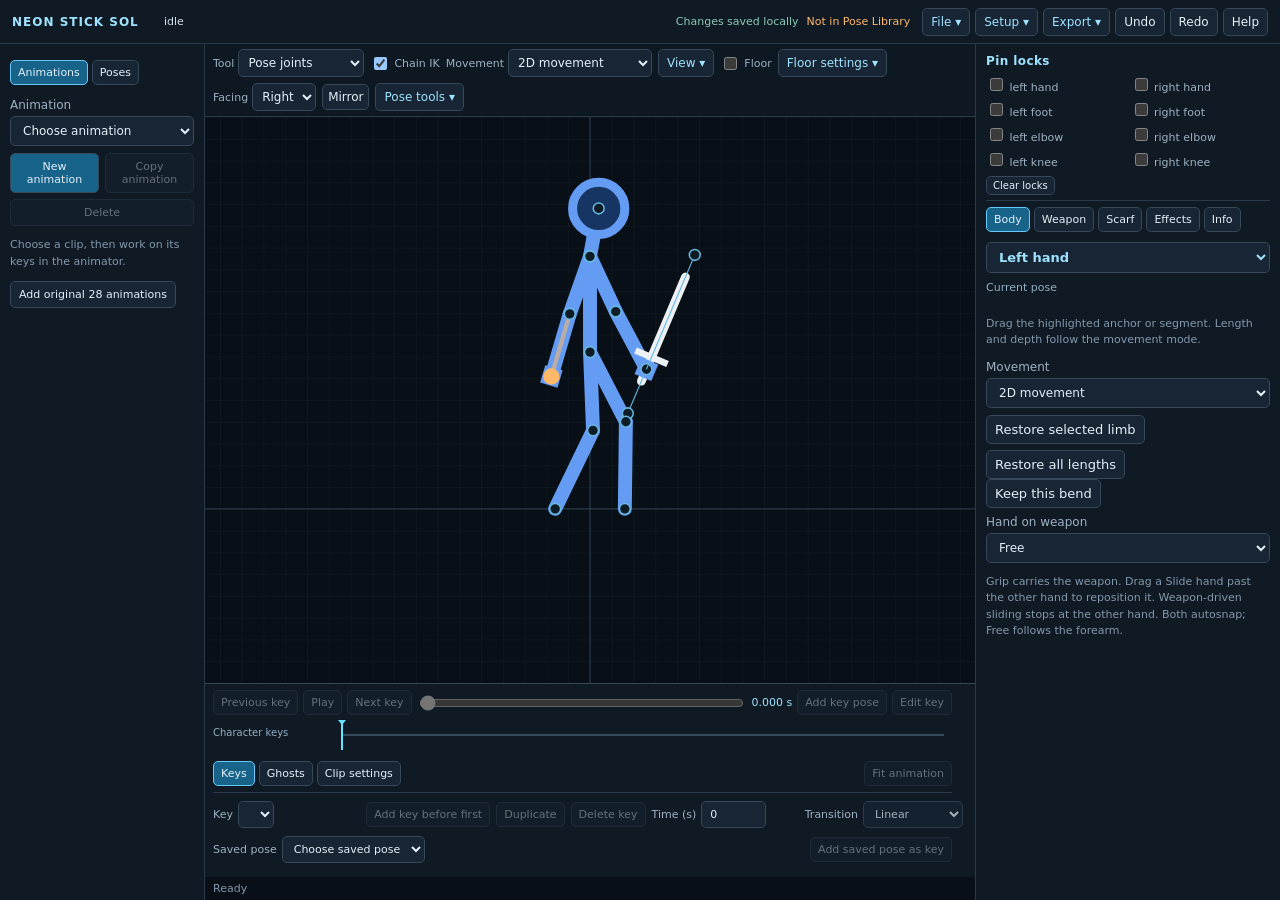
==== commit bb814fd3: "Publish animator v39 with image sequences and precise timing" ====
--- a/index.html
+++ b/index.html
@@ -1,36 +1,37 @@
 <!doctype html>
-<html lang="en"><head><meta charset="utf-8"><meta name="viewport" content="width=device-width,initial-scale=1"><title>Sol · Animator</title><link rel="stylesheet" href="style.css?v=2026.10.15.centered-stickers.v22"></head><body>
+<html lang="en"><head><meta charset="utf-8"><meta name="viewport" content="width=device-width,initial-scale=1"><title>Sol · Animator</title><link rel="stylesheet" href="style.css?v=2026.10.17.image-timing.v39"></head><body>
 <header><div><strong>NEON STICK SOL</strong></div><nav>
-<details id="file-menu" class="action-menu"><summary>File</summary><div id="file-menu-content"><button id="import">Import JSON</button><select id="backup-select" aria-label="Previous projects" hidden></select><button id="previous-project" hidden>Export previous project</button><small id="editor-version">2026.10.15.centered-stickers.v22</small></div></details>
+<details id="file-menu" class="action-menu"><summary>File</summary><div id="file-menu-content"><button id="import">Import JSON</button><select id="backup-select" aria-label="Previous projects" hidden></select><button id="previous-project" hidden>Export previous project</button><small id="editor-version">2026.10.17.image-timing.v39</small></div></details>
 <details id="setup-menu" class="action-menu"><summary>Setup</summary><div id="setup-menu-content"><button id="weapon-new">New weapon definition</button></div></details>
 <details id="export-menu" class="action-menu"><summary>Export</summary><div id="export-menu-content"><button id="export-project">Export Project Backup</button><button id="export-pose">Export Pose</button><button id="export-rig">Export character defaults</button><button id="animation-export">Export animation JSON</button><button id="open-sprite-export">Bake sprite frames…</button></div></details>
 <button id="undo">Undo</button><button id="redo">Redo</button><button id="open-help">Help</button></nav>
 <div id="editing-context"><span id="editing-context-text">Pose</span><span id="local-save-state">Saved locally</span><span id="dirty"></span></div></header>
 <input id="file" type="file" accept=".json,application/json" hidden><input id="mode" type="hidden" value="pose"><div id="editor-notice" role="alert" hidden></div>
 <main><aside id="library-drawer"><div class="tabs" role="tablist" aria-label="Library"><button id="library-animations-tab" data-library="animations" role="tab">Animations</button><button id="library-poses-tab" data-library="poses" role="tab">Poses</button></div>
-<section id="sequence-library"><label>Animation<select id="animation-select" aria-label="Animation sequence"></select></label><div class="row"><button id="animation-new">New animation</button><button id="animation-delete">Delete</button></div><p class="section-note">Choose a clip, then work on its keys in the animator.</p></section>
-<section id="pose-library-panel" hidden><div class="row"><button id="new">New pose</button><button id="save">Save current pose</button></div><div id="thumbnails" aria-label="Pose thumbnails"></div><details id="pose-actions-menu" class="action-menu"><summary>Pose actions</summary><div><button id="rename">Rename</button><button id="duplicate">Duplicate current pose</button><button id="delete">Delete saved pose</button></div></details></section></aside>
+<section id="sequence-library"><label>Animation<select id="animation-select" aria-label="Animation sequence"></select></label><div class="row"><button id="animation-new">New animation</button><button id="animation-copy">Copy animation</button><button id="animation-delete">Delete</button></div><p class="section-note">Choose a clip, then work on its keys in the animator.</p></section>
+<section id="pose-library-panel" hidden><div class="row"><button id="new">New pose</button><button id="save">Save current pose</button></div><div id="pose-actions-menu" class="pose-library-actions" role="group" aria-label="Pose actions"><button id="rename">Rename</button><button id="duplicate">Duplicate current pose</button><button id="delete">Delete saved pose</button></div><div id="thumbnails" aria-label="Pose thumbnails"></div></section></aside>
 <section class="workspace"><div id="canvas-tools" class="bar"><div id="view-tools"></div><label><input id="lock" type="checkbox" checked> Chain IK</label><label>Movement<select id="depth-all-toggle" aria-label="Movement mode"><option value="normal">2D movement</option><option value="depth">3D movement</option><option value="free">Free movement</option><option value="stretch">Stretch movement</option><option value="mixed" disabled>Mixed modes</option></select></label>
 <details id="view-menu" class="action-menu"><summary>View</summary><div><label><input id="handles" type="checkbox" checked> Handles</label><button id="zoom-out" aria-label="Zoom out">Zoom out</button><output id="zoom-value">100%</output><button id="zoom-in" aria-label="Zoom in">Zoom in</button><button id="view-reset">Reset view</button><button id="fit">Fit pose</button></div></details>
+<label class="floor-toggle"><input id="floor-enabled" type="checkbox"> Floor</label><details id="floor-menu" class="action-menu"><summary>Floor settings</summary><div><label>Floor height<input id="floor-height" type="number" min="-5000" max="5000" step="0.1"></label><button id="floor-below-feet">Set below feet</button><p class="section-note">Applies to this animation, or this standalone pose. Feet can slide and lift. Pins stay locked. Larger height values lower the floor.</p></div></details>
 <label>Facing<select id="facing"><option value="1">Right</option><option value="-1">Left</option></select></label><button id="mirror">Mirror</button>
 <details id="pose-tools-menu" class="action-menu"><summary>Pose tools</summary><div><button id="swap">Swap all limbs</button><button id="swap-arms">Swap arms</button><button id="swap-legs">Swap legs</button><button id="flip-bend">Flip bend</button><button id="copy-limb">Copy limb</button><button id="paste-limb">Paste limb</button><button id="reset">Reset pose</button></div></details></div>
 <div class="canvas"><svg id="stage" tabindex="0" role="img" aria-label="Interactive character. Drag anchors and segments to pose." viewBox="-65 -90 130 130"><defs><pattern id="grid" width="5" height="5" patternUnits="userSpaceOnUse"><path d="M 5 0 L 0 0 0 5" fill="none" stroke="#18232e" stroke-width=".15"/></pattern></defs><rect x="-1000" y="-1000" width="2000" height="2000" fill="url(#grid)"/><path d="M -1000 0 H 1000 M 0 -1000 V 1000" stroke="#344858" stroke-width=".2"/><g id="ghost" pointer-events="none"></g><g id="character"></g><g id="points"></g><g id="scarf-points"></g><g id="animation-layer" pointer-events="none"></g><g id="vfx-points"></g></svg></div>
-<div id="bottom-dock"><section id="animation-panel"><div class="transport"><button id="key-previous">Previous key</button><button id="animation-play">Play</button><button id="key-next">Next key</button><input id="animation-scrub" type="range" min="0" max="1" step="0.001" value="0" aria-label="Animation time"><output id="animation-time">0.000 s</output><button id="key-add">Add key pose</button><button id="animation-edit-key">Edit key</button></div><div id="key-track" aria-label="Animation key timeline"></div><div id="vfx-tracks"></div>
+<div id="bottom-dock"><section id="animation-panel"><div class="transport"><button id="key-previous">Previous key</button><button id="animation-play">Play</button><button id="key-next">Next key</button><input id="animation-scrub" type="range" min="0" max="1" step="0.001" value="0" aria-label="Animation time"><output id="animation-time">0.000 s</output><button id="key-add">Add key pose</button><button id="animation-edit-key">Edit key</button></div><div id="key-edit-bar" class="row" hidden><strong id="key-edit-count"></strong><label>Anchor edit<select id="key-edit-mode" aria-label="Anchor edit mode"><option value="position">Position (X/Y)</option><option value="angle">Angle</option></select></label><button id="key-select-all">Select all keys</button><button id="key-select-active">Active key only</button><span id="key-edit-help" class="section-note"></span></div><div id="key-track" aria-label="Animation key timeline"></div><div id="vfx-tracks"></div>
 <div class="tabs" role="tablist" aria-label="Animator tools"><button id="animator-keys-tab" data-animator="keys" role="tab">Keys</button><button id="animator-ghosts-tab" data-animator="ghosts" role="tab">Ghosts</button><button id="animator-clip-tab" data-animator="clip" role="tab">Clip settings</button><output id="animation-progress"></output><button id="fit-animation">Fit animation</button></div>
-<div id="animator-keys" class="animator-drawer"><div class="row"><label>Key<select id="animation-key" aria-label="Animation key"></select></label><button id="key-duplicate">Duplicate</button><button id="key-delete">Delete key</button><label>Time (s)<input id="key-time" type="number" min="0" max="600" step="0.01"></label><label>Transition<select id="key-interpolation"><option value="linear">Linear</option><option value="ease_in">Ease In</option><option value="ease_out">Ease Out</option><option value="ease_in_out">Ease In/Out</option><option value="hold">Hold</option></select></label></div><div class="row"><label>Saved pose<select id="key-source-pose"></select></label><button id="key-add-library">Add saved pose as key</button></div></div>
+<div id="animator-keys" class="animator-drawer"><div class="row"><label>Key<select id="animation-key" aria-label="Animation key"></select></label><button id="key-prepend" title="Insert the current pose at zero and shift existing keys and effects right by 0.1 seconds.">Add key before first</button><button id="key-duplicate">Duplicate</button><button id="key-delete">Delete key</button><label>Time (s)<input id="key-time" type="number" min="-600" max="600" step="0.01"></label><label>Transition<select id="key-interpolation"><option value="linear">Linear</option><option value="ease_in">Ease In</option><option value="ease_out">Ease Out</option><option value="ease_in_out">Ease In/Out</option><option value="hold">Hold</option></select></label></div><div class="row"><label>Saved pose<select id="key-source-pose"></select></label><button id="key-add-library">Add saved pose as key</button></div></div>
 <div id="animation-review" class="animator-drawer" hidden><div class="row"><label><input id="onion-enabled" type="checkbox"> Onion skins</label><label>Previous<input id="onion-before" type="number" min="0" max="5" value="1"></label><label>Next<input id="onion-after" type="number" min="0" max="5" value="1"></label><label>Opacity<input id="ghost-opacity" type="range" min="0" max="0.6" step="0.01" value="0.18"></label><output id="ghost-opacity-value">18%</output></div><div class="row"><label>Ghost key<select id="ghost-key"></select></label><label>Ghost saved pose<select id="ghost-select"><option value="">Off</option></select></label></div><p class="section-note">Previous: orange · next: blue · chosen: purple. Ghosts never enter sprite exports.</p></div>
-<div id="animator-clip" class="animator-drawer" hidden><div class="row"><label>Action name<input id="animation-name" maxlength="100" value="attack_1"></label><label>Family<select id="animation-family"><option>sword</option><option>hammer</option><option>baton</option><option>base</option></select></label><label>Owner<select id="animation-owner"></select></label></div><div class="row"><label>Speed<select id="animation-speed"><option value="0.25">0.25×</option><option value="0.5">0.5×</option><option value="1" selected>1×</option><option value="2">2×</option><option value="4">4×</option></select></label><label><input id="animation-loop" type="checkbox" checked> Loop</label><label><input id="animation-pingpong" type="checkbox"> Ping-pong</label></div></div><input id="animation-preview" type="checkbox" hidden><span id="animation-message" role="status"></span></section></div>
+<div id="animator-clip" class="animator-drawer" hidden><div class="row"><label>Duration (s)<input id="animation-duration" type="number" min="0.0005" max="600" step="any" title="Scale all key times and effect intervals proportionally. Changes saved timing."></label><label>Action name<input id="animation-name" maxlength="100" value="attack_1"></label><label>Family<select id="animation-family"><option>sword</option><option>hammer</option><option>baton</option><option>base</option></select></label><label>Owner<select id="animation-owner"></select></label></div><div class="row"><label>Preview speed<select id="animation-speed"><option value="0.25">0.25×</option><option value="0.5">0.5×</option><option value="1" selected>1×</option><option value="2">2×</option><option value="4">4×</option></select></label><label><input id="animation-loop" type="checkbox" checked> Loop</label><label><input id="animation-pingpong" type="checkbox"> Ping-pong</label></div></div><input id="animation-preview" type="checkbox" hidden><span id="animation-message" role="status"></span></section></div>
 <footer><span id="status" role="status">Ready</span></footer></section>
 <aside id="object-inspector"><section id="pins-panel"><h2>Pin locks</h2><div id="pins"></div><button id="clear-pins">Clear locks</button></section><div class="tabs" id="inspector-tabs" role="tablist" aria-label="Inspector"><button data-inspector="body" role="tab">Body</button><button data-inspector="weapon" role="tab">Weapon</button><button data-inspector="scarf" role="tab">Scarf</button><button data-inspector="vfx" role="tab">Effects</button><button data-inspector="pose" role="tab">Info</button></div><div id="inspector-toolbar"><select id="anchor-select" aria-label="Selected anchor"></select><h2 id="inspector-title">Left hand</h2><p id="inspector-scope"></p></div>
 <section id="body-inspector"><p class="section-note">Drag the highlighted anchor or segment. Length and depth follow the movement mode.</p><section id="projection-panel"><label>Movement<select id="limb-solver"><option value="normal">2D movement</option><option value="depth">3D movement</option><option value="free">Free movement</option><option value="stretch">Stretch movement</option></select></label><div class="row"><button id="restore-selected-limb">Restore selected limb</button><button id="restore-all-limbs">Restore all lengths</button></div><button id="capture-bend">Keep this bend</button></section><section id="hand-grip-panel" hidden><label>Hand on weapon<select id="hand-grip-mode"><option value="grip">Grip</option><option value="slide">Slide</option><option value="free">Free</option></select></label><p class="section-note">Grip carries the weapon. Drag a Slide hand past the other hand to reposition it. Weapon-driven sliding stops at the other hand. Both autosnap; Free follows the forearm.</p></section></section>
 <section id="weapon-inspector" hidden><label>Weapon<select id="weapon"><option value="none">No weapon</option><option>sword</option><option>baton</option><option>hammer</option></select></label><label id="weapon-definition-field" hidden>Definition<select id="pose-weapon-definition"></select></label><label>Draw depth<select id="weapon-layer"><option value="front">In front of body</option><option value="behind">Behind body</option></select></label><p class="section-note">Drag the tip to aim. 3D shortens; Free also extends. Select a hand to choose Grip, Slide or Free. Drag the hand, arm or extended base control to carry the weapon. Chain IK lets tip dragging move the arms.</p><details id="weapon-attachment"><summary>Grip attachment</summary><label><input id="weapon-position-lock" type="checkbox" checked> Lock position to hand</label><label><input id="weapon-rotation-lock" type="checkbox"> Lock rotation to hand</label><button id="center-weapon-grip">Center grip on hand</button><button id="capture-grip-offset">Keep this grip</button></details></section>
 <section id="scarf-inspector" hidden><fieldset id="scarf-panel"><legend>Scarf</legend><label><input id="scarf-visible" type="checkbox"> Visible</label><div class="row"><button id="scarf-edit-a">Edit tail A</button><button id="scarf-edit-b">Edit tail B</button></div><label>Tail A layer<select id="scarf-layer-a"></select></label><label>Tail B layer<select id="scarf-layer-b"></select></label></fieldset></section>
-<section id="vfx-panel" hidden><label class="sticker-layer-label">Sticker layers<select id="vfx-select" size="3" multiple aria-label="Sticker selection"></select></label><div class="sticker-layer-actions"><button id="vfx-copy">Duplicate</button><button id="vfx-delete">Delete</button><span id="sticker-layer-order"></span></div><details id="sticker-library" open><summary>Add sticker image</summary><label>Image set<select id="effect-set"></select></label><div id="effect-library" aria-label="Effect Library"></div></details><label class="sticker-scope">Edit<select id="vfx-edit-scope"><option value="effect">Whole animation</option><option value="key">This key</option></select></label><div id="vfx-controls"></div><details id="sticker-more"><summary>More options &amp; help</summary><p class="section-note">Shift-click images or timeline rows to group. Center moves; sides stretch; corner sizes; top handle rotates. Use This key for a single character key.</p><button id="sticker-runtime-export">Export Godot effects</button></details></section>
+<section id="vfx-panel" hidden><label class="sticker-layer-label">Sticker layers<select id="vfx-select" size="3" multiple aria-label="Sticker selection"></select></label><div class="sticker-layer-actions"><button id="vfx-copy">Duplicate</button><button id="vfx-delete">Delete</button><span id="sticker-layer-order"></span></div><div id="sticker-image-row" hidden></div><details id="sticker-library" open><summary>Add sticker image</summary><label>Image set<select id="effect-set"></select></label><button id="effect-add-sequence">Add entire image sequence</button><div id="effect-library" aria-label="Effect Library"></div></details><label class="sticker-scope">Edit<select id="vfx-edit-scope"><option value="effect">Whole animation</option><option value="key">This key</option></select></label><div id="vfx-controls"></div><details id="sticker-more"><summary>More options &amp; help</summary><p class="section-note">Shift-click images or timeline rows to group. Center moves; sides stretch; corner sizes; top handle rotates. Use This key for a single character key.</p><button id="sticker-runtime-export">Export Godot effects</button></details></section>
 <section id="pose-settings-panel" hidden><label>Pose name<input id="pose-name" maxlength="100"></label><label>Notes<textarea id="notes" rows="3"></textarea></label></section></aside></main>
 <dialog id="character-dialog" aria-label="Character setup"><button data-close-dialog="character-dialog">Close</button><h2>Character</h2><div class="tabs" role="tablist" aria-label="Character setup"><button data-character-page="proportions" role="tab">Proportions</button><button data-character-page="appearance" role="tab">Appearance</button></div><section id="rig-tools"><section id="rig-settings-panel"><h2>Default segment lengths</h2><div id="rig-controls"></div></section></section><section id="appearance-page" hidden><section id="color-panel"><div id="colors"></div></section></section><button id="runtime-rig">Fill original Sol lengths</button></dialog>
 <dialog id="reference-dialog" aria-label="Reference image setup"><button data-close-dialog="reference-dialog">Close</button><h2>Reference image & alignment</h2></dialog>
 <dialog id="sprite-export-dialog" aria-label="Bake sprite frames"><button id="close-sprite-export">Close</button><h2>Bake sprite frames</h2><div class="row"><label>Export weapon<select id="export-weapon"></select></label><label>FPS<input id="sprite-fps" type="number" min="1" max="120" value="24"></label><label>Pixels/unit<input id="sprite-scale" type="number" min="0.25" max="16" step="0.25" value="2"></label><label><input id="sprite-keys-only" type="checkbox"> Key frames only</label><button id="sprite-export">Export sprite frames ZIP</button></div></dialog>
 <dialog id="help-dialog" aria-label="Editor help"><button data-close-dialog="help-dialog">Close</button><h2>Animator help</h2><p>Choose a clip in Animations or load a pose in Poses. Drag anchors to pose; use Pin locks to hold hands or feet. Drag the timeline to preview, then Save preview as key to capture an in-between.</p><p>2D holds lengths. 3D allows foreshortening. Free extends through joint gaps. Stretch shortens and lengthens connected segments. Choose overlapping controls in the anchor dropdown. Attached hands follow the shaft; Free hands follow the forearm. Chain IK lets weapon-tip dragging move the arms. Ghosts are view-only. Setup changes character defaults or the reference image. Export a project backup to keep a portable copy.</p><p>Wheel: zoom. Middle-drag or Space-drag: pan. Arrow keys: nudge the selected control. Shift: larger nudge. Ctrl/Cmd+S: save pose. Ctrl/Cmd+Z / Shift+Z: undo / redo. Escape cancels a drag or closes a dialog/menu.</p></dialog>
-<script src="runtime_rig.js?v=2026.10.15.centered-stickers.v22"></script><script src="scarf.js?v=2026.10.15.centered-stickers.v22"></script><script src="effect_library.js?v=2026.10.15.centered-stickers.v22"></script><script src="vfx.js?v=2026.10.15.centered-stickers.v22"></script><script src="weapons.js?v=2026.10.15.centered-stickers.v22"></script><script src="projection.js?v=2026.10.15.centered-stickers.v22"></script><script src="animation.js?v=2026.10.15.centered-stickers.v22"></script><script src="attachments.js?v=2026.10.15.centered-stickers.v22"></script><script src="chains.js?v=2026.10.15.centered-stickers.v22"></script><script src="reference.js?v=2026.10.15.centered-stickers.v22"></script><script src="proportions.js?v=2026.10.15.centered-stickers.v22"></script><script src="model.js?v=2026.10.15.centered-stickers.v22"></script><script src="workspace_layout.js?v=2026.10.15.centered-stickers.v22"></script><script src="app.js?v=2026.10.15.centered-stickers.v22"></script><script src="editor_features.js?v=2026.10.15.centered-stickers.v22"></script><script src="chain_editor.js?v=2026.10.15.centered-stickers.v22"></script><script src="sprite_export.js?v=2026.10.15.centered-stickers.v22"></script><script src="animation_editor.js?v=2026.10.15.centered-stickers.v22"></script><script src="scarf_editor.js?v=2026.10.15.centered-stickers.v22"></script><script src="vfx_renderer.js?v=2026.10.15.centered-stickers.v22"></script><script src="vfx_editor.js?v=2026.10.15.centered-stickers.v22"></script><script src="effect_timeline.js?v=2026.10.15.centered-stickers.v22"></script><script src="sticker_canvas.js?v=2026.10.15.centered-stickers.v22"></script><script src="workspace_ui.js?v=2026.10.15.centered-stickers.v22"></script><script src="starter_actions_data.js?v=2026.10.15.centered-stickers.v22"></script><script src="workspace_authoring.js?v=2026.10.15.centered-stickers.v22"></script>
+<script src="runtime_rig.js?v=2026.10.17.image-timing.v39"></script><script src="scarf.js?v=2026.10.17.image-timing.v39"></script><script src="effect_library.js?v=2026.10.17.image-timing.v39"></script><script src="vfx.js?v=2026.10.17.image-timing.v39"></script><script src="weapons.js?v=2026.10.17.image-timing.v39"></script><script src="projection.js?v=2026.10.17.image-timing.v39"></script><script src="animation.js?v=2026.10.17.image-timing.v39"></script><script src="attachments.js?v=2026.10.17.image-timing.v39"></script><script src="chains.js?v=2026.10.17.image-timing.v39"></script><script src="reference.js?v=2026.10.17.image-timing.v39"></script><script src="proportions.js?v=2026.10.17.image-timing.v39"></script><script src="floor.js?v=2026.10.17.image-timing.v39"></script><script src="key_edits.js?v=2026.10.17.image-timing.v39"></script><script src="model.js?v=2026.10.17.image-timing.v39"></script><script src="sticker_motion.js?v=2026.10.17.image-timing.v39"></script><script src="workspace_layout.js?v=2026.10.17.image-timing.v39"></script><script src="app.js?v=2026.10.17.image-timing.v39"></script><script src="editor_features.js?v=2026.10.17.image-timing.v39"></script><script src="chain_editor.js?v=2026.10.17.image-timing.v39"></script><script src="sprite_export.js?v=2026.10.17.image-timing.v39"></script><script src="animation_editor.js?v=2026.10.17.image-timing.v39"></script><script src="scarf_editor.js?v=2026.10.17.image-timing.v39"></script><script src="vfx_renderer.js?v=2026.10.17.image-timing.v39"></script><script src="vfx_editor.js?v=2026.10.17.image-timing.v39"></script><script src="effect_timeline.js?v=2026.10.17.image-timing.v39"></script><script src="sticker_canvas.js?v=2026.10.17.image-timing.v39"></script><script src="workspace_ui.js?v=2026.10.17.image-timing.v39"></script><script src="starter_actions_data.js?v=2026.10.17.image-timing.v39"></script><script src="workspace_authoring.js?v=2026.10.17.image-timing.v39"></script>
 
-</body></html>
+<script src="floor_editor.js?v=2026.10.17.image-timing.v39"></script><script src="key_edit_ui.js?v=2026.10.17.image-timing.v39"></script><script src="sequence_editor.js?v=2026.10.17.image-timing.v39"></script></body></html>
--- a/style.css
+++ b/style.css
@@ -33,3 +33,29 @@
 /* Compact effects inspector: layers first; common controls fit without the image browser. */
 #vfx-panel>label,#vfx-controls label{margin:4px 0}#vfx-panel select,#vfx-panel input:not([type=checkbox]){padding:4px 6px;font-size:12px}#vfx-select{height:66px}.sticker-layer-actions{display:flex;align-items:center;gap:5px;margin-bottom:7px}.sticker-layer-actions>button{padding:4px 7px;font-size:11px}#sticker-layer-order{margin-left:auto;width:78px}#sticker-layer-order label{display:flex;align-items:center;gap:4px;font-size:10px;margin:0}#sticker-layer-order input{width:45px;margin:0}#vfx-panel details{border-top:1px solid #293b4b;padding:6px 0}#vfx-panel summary{font-size:11px}.sticker-scope{display:flex;align-items:center;gap:8px}.sticker-scope>select{margin:0;flex:1}#vfx-panel .sticker-fields{gap:3px 7px}#vfx-panel .sticker-fields button{padding:4px;font-size:11px}#vfx-panel .sticker-fields label:has(input[type=range]){grid-column:1/-1}#vfx-panel .sticker-fields output{font-size:10px;display:inline}#vfx-controls .sticker-field-grid{display:grid;grid-template-columns:1fr 1fr;gap:2px 8px}#vfx-controls .section-note{font-size:10px;margin:4px 0}#effect-library{max-height:150px;gap:4px}#effect-library svg{width:100%;height:43px;pointer-events:none}#effect-library button{font-size:9px;padding:3px}#sticker-more .section-note{font-size:10px;margin:6px 0}#sticker-runtime-export{font-size:11px;padding:4px 7px}
 #sticker-layer-order{width:88px}#sticker-layer-order label{white-space:nowrap}
+
+#sticker-image-row{margin:0 0 7px}#sticker-image-row label{display:flex;align-items:center;gap:8px;margin:0;white-space:nowrap}#sticker-image-row select{flex:1;min-width:0;width:auto;margin:0}
+
+#vfx-panel .sticker-attachment{grid-column:1/-1;display:flex;flex-direction:row;align-items:center;gap:8px;white-space:nowrap}#vfx-panel .sticker-attachment select{flex:1;min-width:0;width:auto;margin:0}
+
+.sticker-color-controls{grid-column:1/-1;display:flex;flex-direction:column;gap:4px}.sticker-color-controls>label{position:relative}.sticker-color-controls>label>output{position:absolute;right:0;top:0}.sticker-tint-row{display:flex;align-items:center;gap:10px}.sticker-tint-row label{flex:1}.sticker-tint-row button{align-self:center}#vfx-panel .sticker-color-controls input[type=range]{padding:0;width:100%;height:20px;margin-top:3px}
+
+#vfx-panel .sticker-fields .sticker-visible{grid-column:1/-1;flex-direction:row;align-items:center;gap:8px}#vfx-panel .sticker-visible input{margin:0}
+#vfx-panel .sticker-fields label:has(input[type=range]){position:relative;gap:1px;margin:2px 0}#vfx-panel .sticker-fields label:has(input[type=range])>output{position:absolute;right:0;top:0}#vfx-panel .sticker-fields input[type=range]{height:18px;margin-top:2px;padding:0}.sticker-color-controls{gap:1px}
+
+#floor-menu>div{width:230px}#floor-height{max-width:120px}.floor-toggle{white-space:nowrap}#floor-guide{pointer-events:none}
+
+#key-edit-bar{gap:6px;margin-top:5px;font-size:11px}#key-edit-bar label{display:flex;align-items:center;gap:5px;margin:0;flex:0 0 auto}#key-edit-bar select{width:auto;margin:0}#key-edit-bar .section-note{margin:0;flex:1;min-width:130px}#key-track button.multi-selected{background:#24516b;border-color:#73c6e8}#key-track button.active{background:#6b4b29;border:2px solid #ffb968;color:#ffe1b1;z-index:4}
+#bottom-dock{scrollbar-gutter:stable}
+
+#key-track.timing-ready, #key-track.timing-ready [data-key]{cursor:ew-resize}
+#key-track.timing-ready [data-key].multi-selected{box-shadow:0 0 0 2px #9bd9ff}
+
+.sequence-mode{margin-bottom:8px}.sequence-mode label{display:flex;align-items:center;gap:8px}.sequence-mode select{flex:1;min-width:0}
+.sequence-strip{display:flex;gap:4px;overflow-x:auto;padding:3px 2px 8px}.sequence-strip button{flex:0 0 64px;padding:2px}.sequence-strip svg{display:block;width:60px;height:60px}.sequence-strip .excluded{opacity:.4}.sequence-strip .chosen{outline:2px solid #9bd9ff;outline-offset:-2px}.sequence-actions{display:flex;gap:5px;flex-wrap:wrap;margin:6px 0 10px}.sequence-alignment-preview{display:block;width:100%;height:180px;background:#101923}.sequence-images{min-width:0;margin-bottom:10px}
+
+.effect-image-divisions{position:absolute;inset:0;pointer-events:none;display:flex;overflow:hidden}.effect-image-number{flex:1 1 0;min-width:0;border-right:1px solid #9bd9ff66;text-align:center;overflow:hidden;color:#e2f3ff;font-size:10px;line-height:20px}.effect-image-number:last-child{border-right:0}.has-image-slots .effect-bar-caption{display:none}
+
+.pose-library-actions{display:grid;gap:6px;margin-top:8px}.pose-library-actions button{width:100%;min-width:0;white-space:normal;text-align:left}
+
+.sequence-timing-table{width:100%;table-layout:fixed;border-spacing:4px;font-size:.85rem}.sequence-timing-table th:first-child{width:3rem}.sequence-timing-table input{width:100%;min-width:0;box-sizing:border-box}
